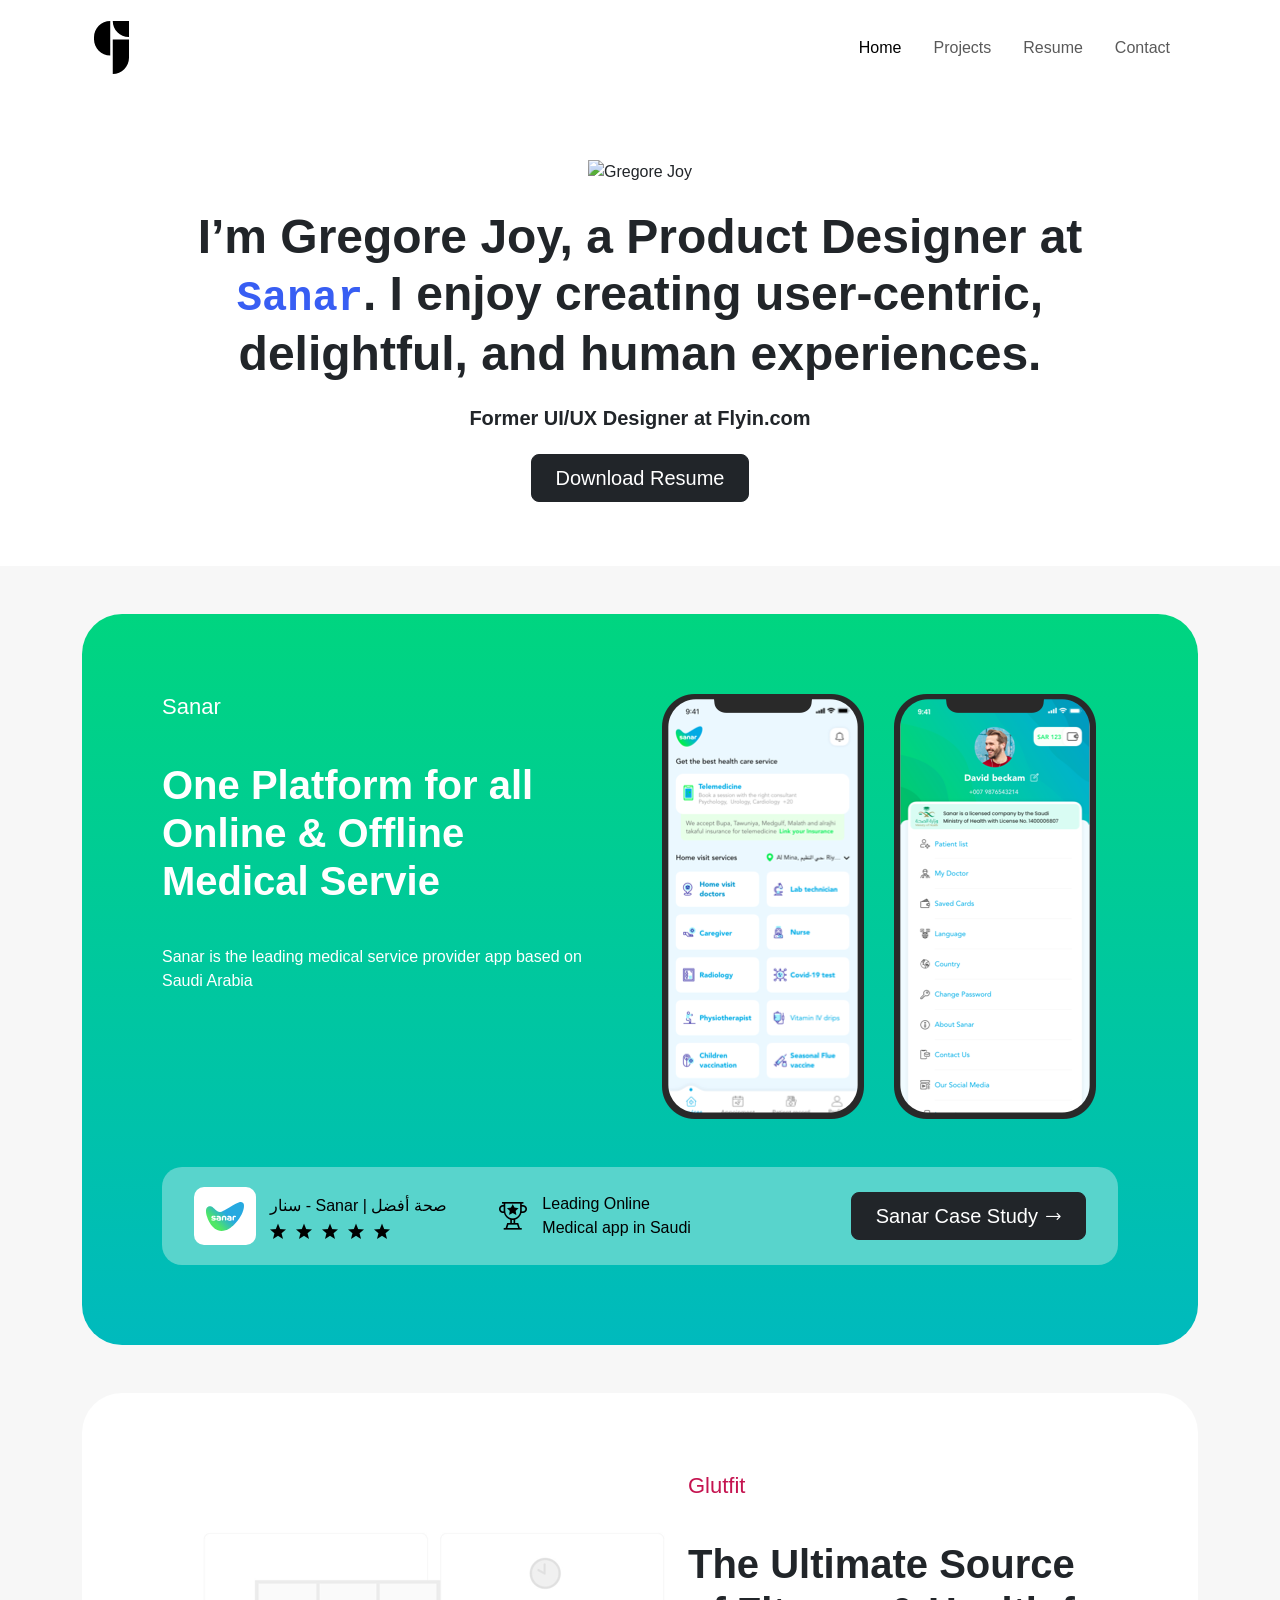
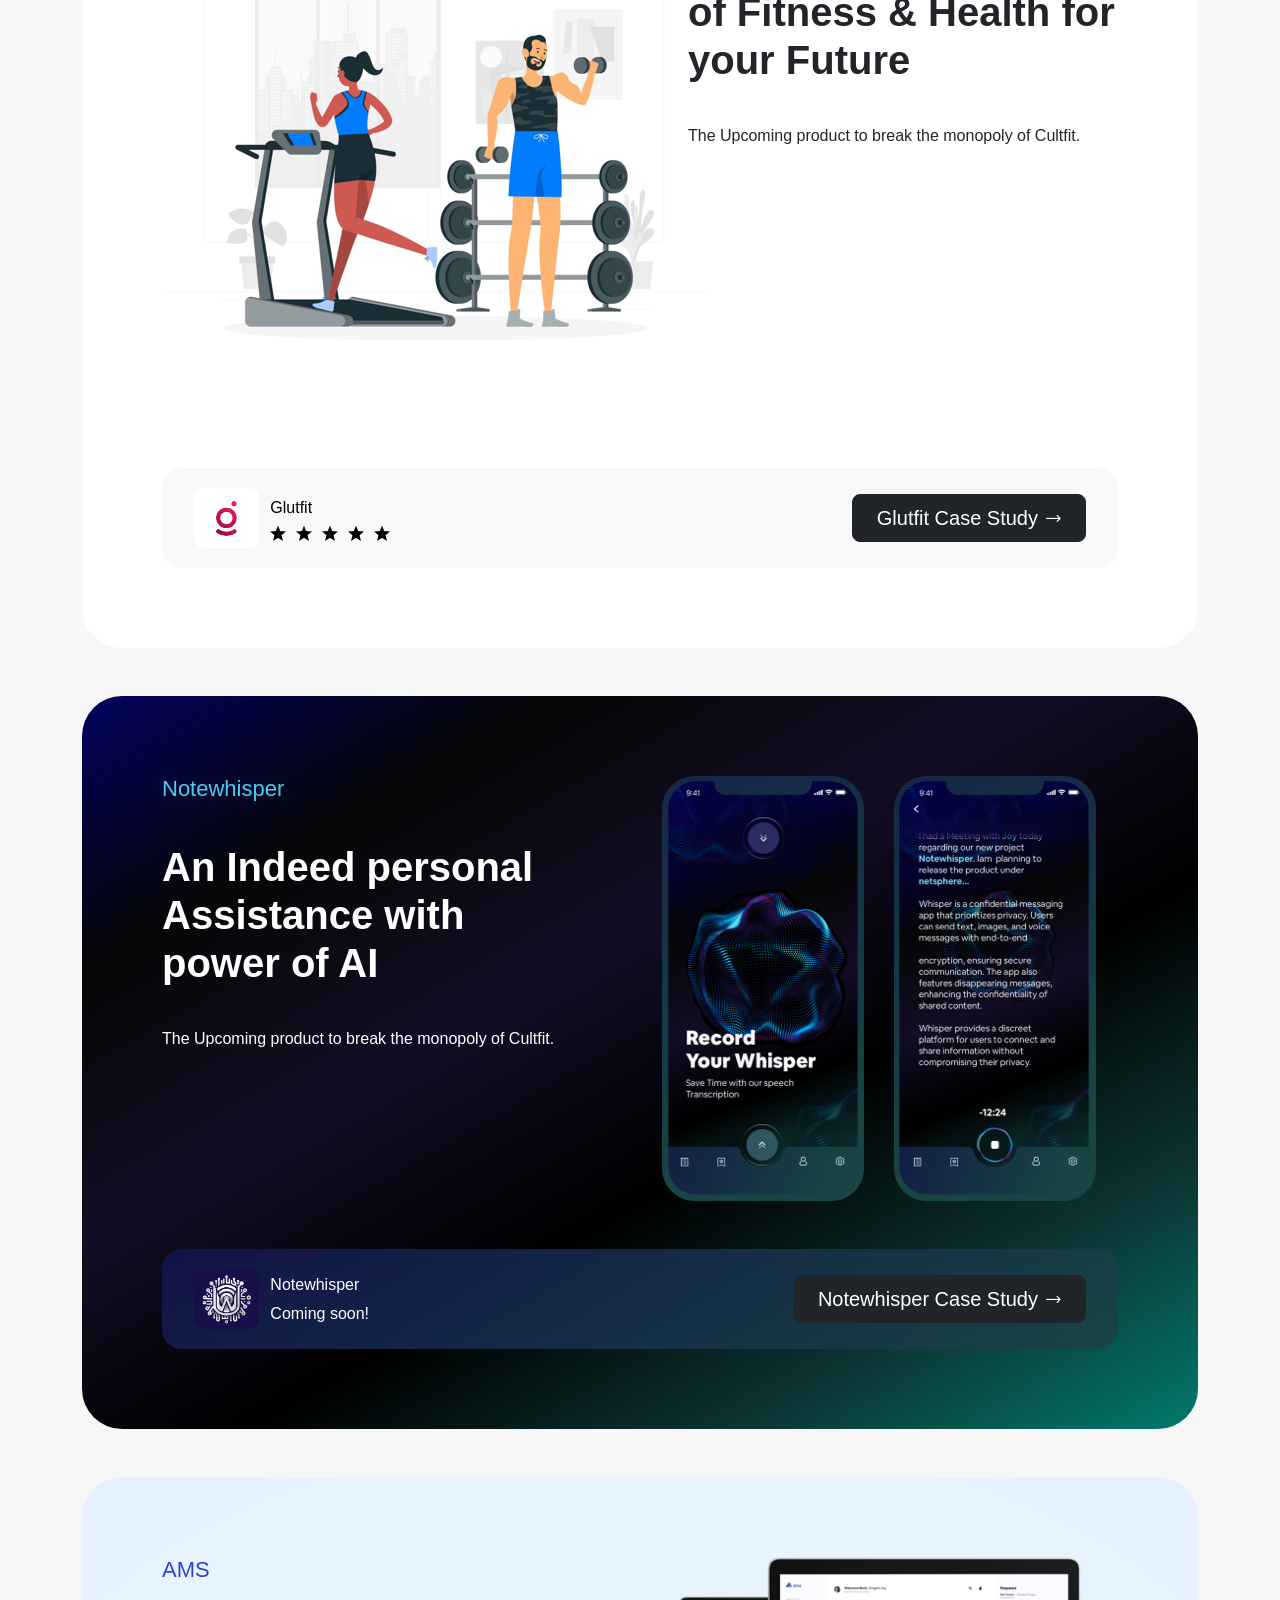
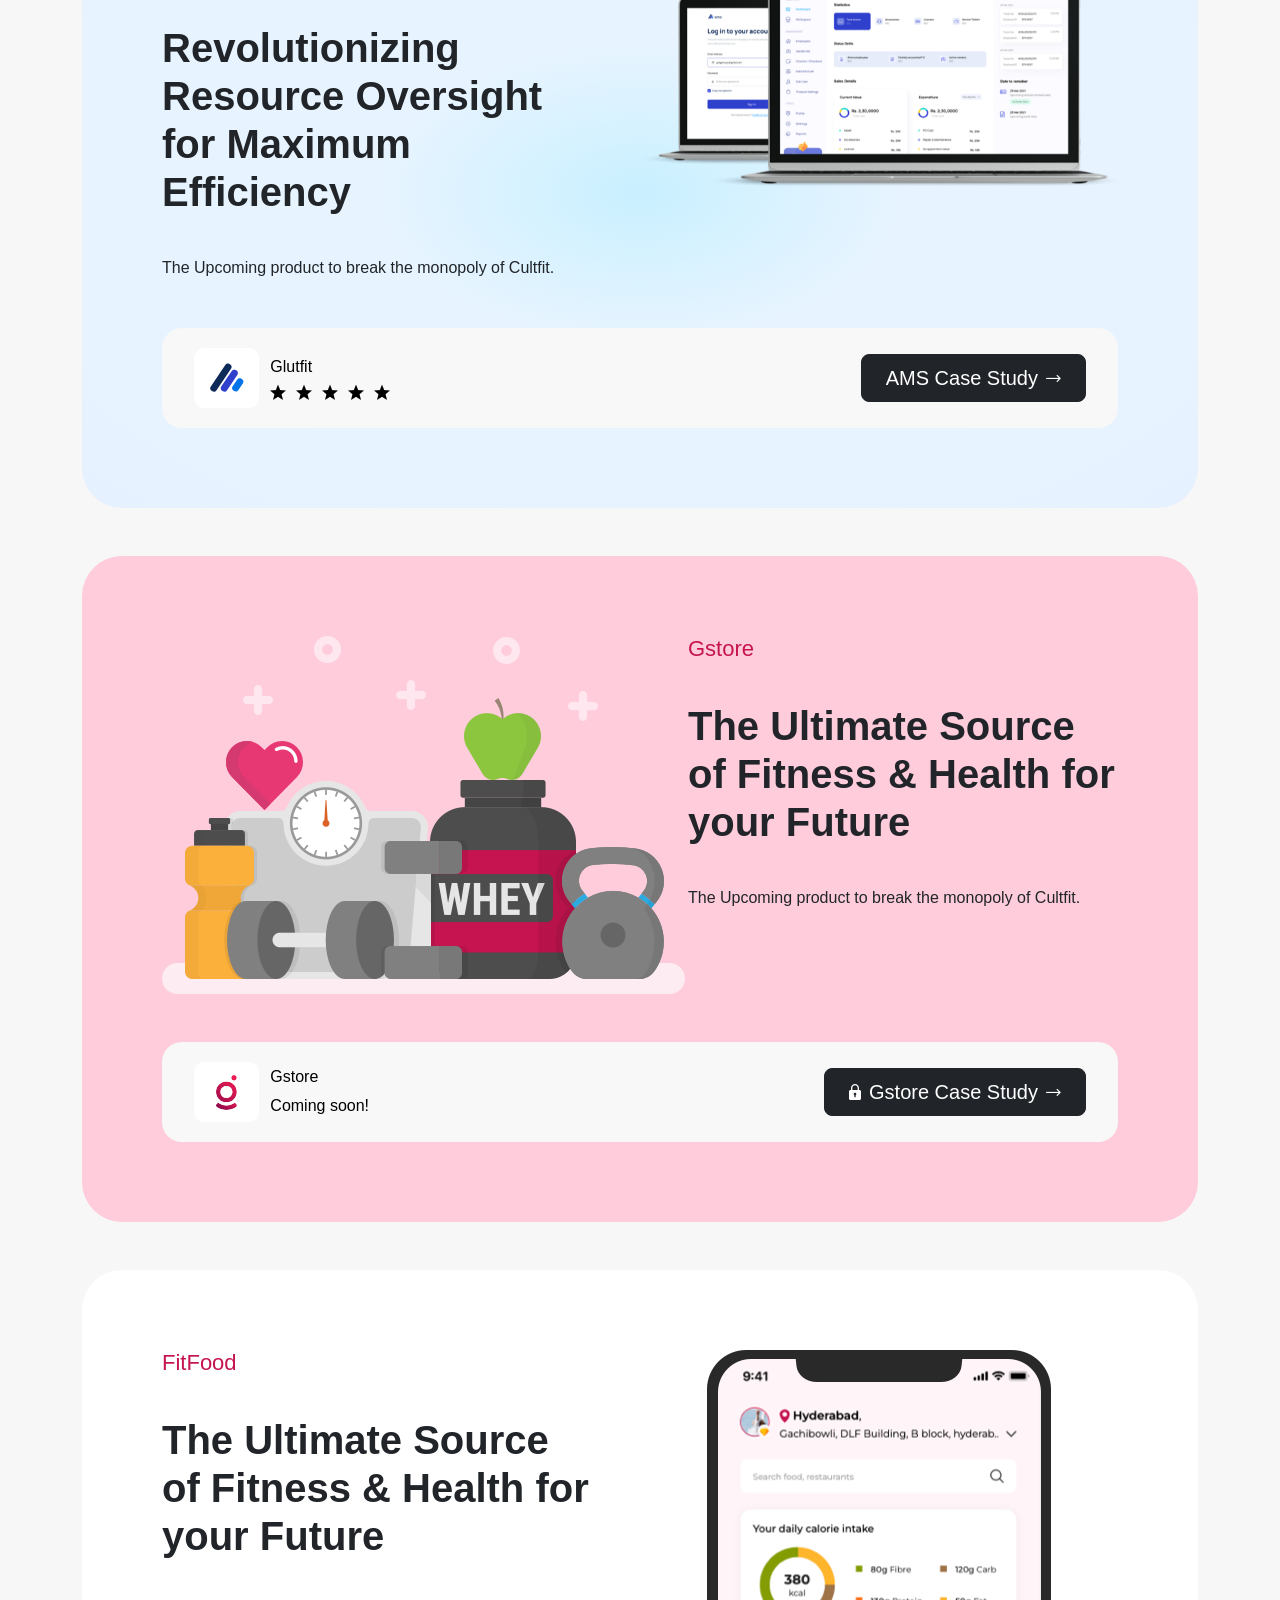
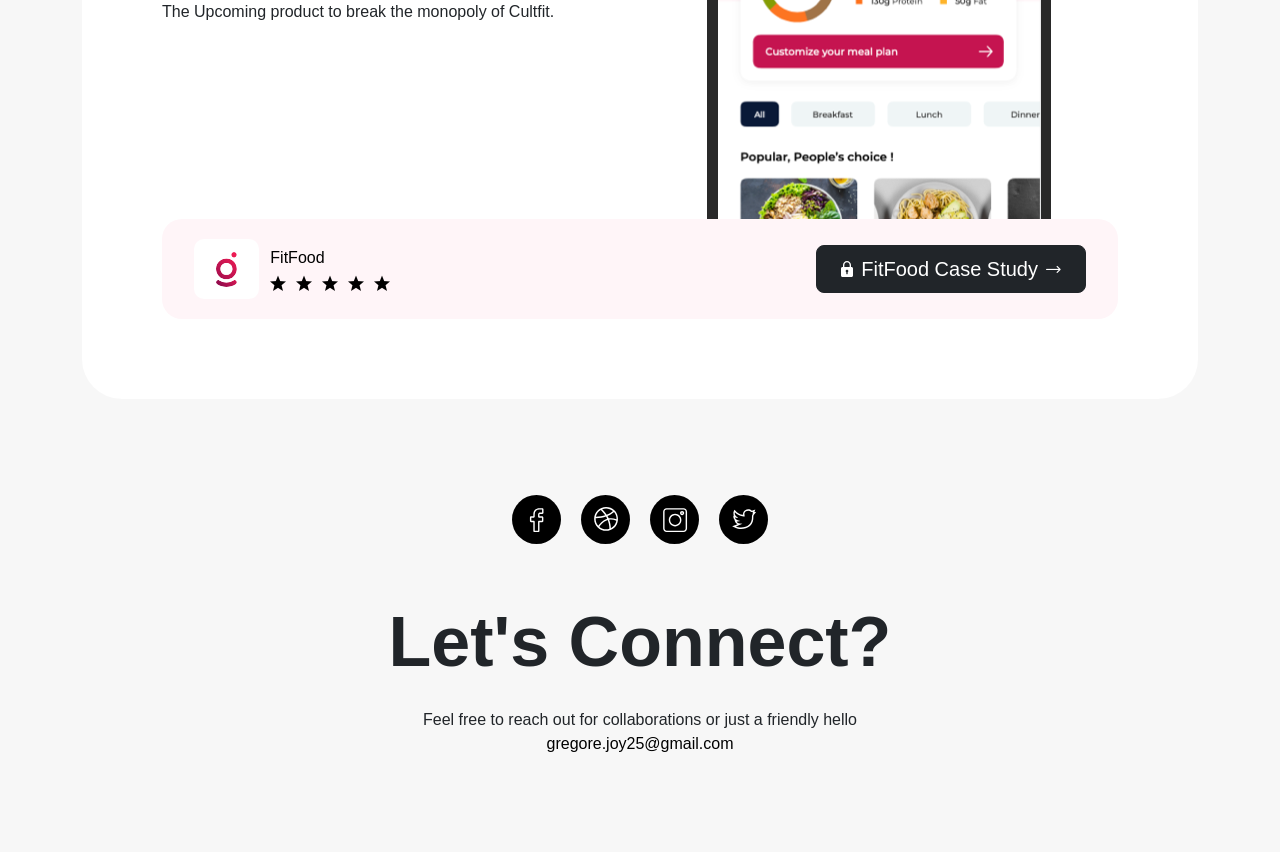
==== index.html @ 289d96ae "Initial commit Initial commit" ====
<!DOCTYPE html>
<html lang="en">
<head>
	<meta charset="UTF-8">
    <meta content='width=device-width, initial-scale=1, maximum-scale=1, minimum-scale=1, user-scalable=0, user-scalable=no, shrink-to-fit=no' name='viewport' />
    <title>Gregore Joy</title>
    <link href="https://cdn.jsdelivr.net/npm/bootstrap@5.3.3/dist/css/bootstrap.min.css" rel="stylesheet" integrity="sha384-QWTKZyjpPEjISv5WaRU9OFeRpok6YctnYmDr5pNlyT2bRjXh0JMhjY6hW+ALEwIH" crossorigin="anonymous">
    
	<link rel="stylesheet" href="css/icomoon/style.css">
	<link rel="stylesheet" href="css/style.css">
</head>
<body>
    <header class="header sticky-top">
        <div class="container">
            <nav class="navbar navbar-expand-lg bg-body-tertiary">
                <div class="container-fluid">
                    <a class="navbar-brand" href="index.html"><img src="img/logo.svg" alt="logo" /></a>
                    <button class="navbar-toggler" type="button" data-bs-toggle="collapse" data-bs-target="#navbarSupportedContent" aria-controls="navbarSupportedContent" aria-expanded="false" aria-label="Toggle navigation">
                    <span class="navbar-toggler-icon"></span>
                    </button>
                    <div class="collapse navbar-collapse" id="navbarSupportedContent">
                    <ul class="navbar-nav ms-auto mb-2 mb-lg-0">
                        <li class="nav-item">
                        <a class="nav-link active" aria-current="page" href="index.html">Home</a>
                        </li>
                        <li class="nav-item">
                        <a class="nav-link" href="projects.html">Projects</a>
                        </li>
                        <li class="nav-item">
                        <a class="nav-link" href="resume.html">Resume</a>
                        </li>
                        <li class="nav-item">
                        <a class="nav-link" href="contactus.html">Contact</a>
                        </li>
                    </ul>
                    </div>
                </div>
            </nav>
        </div>
    </header>
    <main>
        <div class="hero-banner">
            <div class="container">
                <img src="img/gregore-joy.svg" alt="Gregore Joy" />
                <h1 class="mt-4">I’m Gregore Joy, a Product Designer at <code>Sanar</code>.
                    I enjoy creating user-centric, delightful, and human experiences. </h1>
                <h5 class="mb-4 mt-4">
                    Former UI/UX Designer at Flyin.com
                </h5>
                <a href="/" class="btn btn-dark btn-lg px-4" type="button">
                    Download Resume
                </a>
            </div>
        </div>
        <div class="container">
            <div class="jumborton sanar-bg">
                <div class="jumborton-cnt">
                    <h6>Sanar</h6>
                    <h3 class="title">One Platform for all 
                        Online & Offline
                        Medical Servie</h3>
                    <p>Sanar is the leading medical service provider app based on Saudi Arabia</p>
                </div>
                <div class="jumborton-img">
                    <img src="img/sanar-app.png" alt="sanar app" />
                </div>
                <div class="details">
                    <div class="row">
                        <div class="col-md-1 col-3">
                        <img src="img/sanar-logo.svg" alt="sanar logo" />
                        </div>
                        <div class="col-md-3 col-9">
                                <p class="card-title">سنار - Sanar | صحة أفضل</p>
                                <div class="star-rating">
                                    <i class="icon-rating"></i>
                                    <i class="icon-rating"></i>
                                    <i class="icon-rating"></i>
                                    <i class="icon-rating"></i>
                                    <i class="icon-rating"></i>
                                </div>
                        </div>
                        <div class="col-md-3">
                            <div class="lead-app">
                                <i class="icon-trophy"></i>
                                <p>Leading Online Medical app in Saudi</p>
                            </div>
                        </div>
                        <div class="col-md-5 text-end">
                            <a href="sanar.html" class="d-inline-flex align-items-center gap-2 btn btn-dark btn-lg px-4" type="button">
                                Sanar Case Study <i class="icon-right-arrow"></i>
                            </a>
                        </div>
                    </div>
                </div>
            </div>
            <div class="jumborton">
                <div class="jumborton-img">
                    <img src="img/glutfit-gym.png" alt="sanar app" />
                </div>
                <div class="jumborton-cnt">
                    <h6 class="glutfit-text">Glutfit</h6>
                    <h3 class="title">The Ultimate Source
                        of Fitness & Health
                        for your Future </h3>
                    <p>The Upcoming product to break the monopoly of Cultfit.</p>
                </div>
                <div class="details">
                    <div class="row">
                        <div class="col-md-1 col-3">
                        <img src="img/glutfit-logo.svg" alt="sanar logo" />
                        </div>
                        <div class="col-md-6 col-9">
                            <p class="card-title">Glutfit</p>
                            <div class="star-rating">
                                <i class="icon-rating"></i>
                                <i class="icon-rating"></i>
                                <i class="icon-rating"></i>
                                <i class="icon-rating"></i>
                                <i class="icon-rating"></i>
                            </div>
                        </div>
                        <div class="col-md-5 text-end">
                            <a href="glutfit.html" class="d-inline-flex align-items-center gap-2 btn btn-dark btn-lg px-4" type="button">
                                Glutfit Case Study <i class="icon-right-arrow"></i>
                            </a>
                        </div>
                    </div>
                </div>
            </div>
            <div class="jumborton notewhisper-bg">
                <div class="jumborton-cnt">
                    <h6 class="notewhisper-text">Notewhisper</h6>
                    <h3 class="title">An Indeed personal Assistance with power of AI</h3>
                    <p>The Upcoming product to break the monopoly of  Cultfit.</p>
                </div>
                <div class="jumborton-img">
                    <img src="img/notewhisper-app.png" alt="sanar app" />
                </div>
                <div class="details">
                    <div class="row">
                        <div class="col-md-1 col-3">
                        <img src="img/notewhisper-logo.svg" alt="sanar logo" />
                        </div>
                        <div class="col-md-3 col-9">
                            <p class="card-title">Notewhisper</p>
                            <div class="star-rating">
                                Coming soon!
                            </div>
                        </div>
                        <div class="col-md-8 text-end">
                            <a href="notewhisper.html" class="d-inline-flex align-items-center gap-2 btn btn-dark btn-lg px-4" type="button">
                                Notewhisper Case Study <i class="icon-right-arrow"></i>
                            </a>
                        </div>
                    </div>
                </div>
            </div>
            <div class="jumborton ams-bg">
                <div class="jumborton-cnt">
                    <h6 class="ams-text">AMS</h6>
                    <h3 class="title">Revolutionizing Resource
                        Oversight for Maximum
                        Efficiency</h3>
                    <p>The Upcoming product to break the monopoly of Cultfit.</p>
                </div>
                <div class="jumborton-img">
                    <img src="img/ams-app.png" alt="ams app" />
                </div>
                <div class="details">
                    <div class="row">
                        <div class="col-md-1 col-3">
                        <img src="img/ams-logo.svg" alt="ams logo" />
                        </div>
                        <div class="col-md-6 col-9">
                            <p class="card-title">Glutfit</p>
                            <div class="star-rating">
                                <i class="icon-rating"></i>
                                <i class="icon-rating"></i>
                                <i class="icon-rating"></i>
                                <i class="icon-rating"></i>
                                <i class="icon-rating"></i>
                            </div>
                        </div>
                        <div class="col-md-5 text-end">
                            <a href="ams.html" class="d-inline-flex align-items-center gap-2 btn btn-dark btn-lg px-4" type="button">
                                AMS Case Study <i class="icon-right-arrow"></i>
                            </a>
                        </div>
                    </div>
                </div>
            </div>
            <div class="jumborton gstore-bg">
                <div class="jumborton-img">
                    <img src="img/gstore.png" alt="gstore app" />
                </div>
                <div class="jumborton-cnt">
                    <h6 class="glutfit-text">Gstore</h6>
                    <h3 class="title">The Ultimate Source
                        of Fitness & Health
                        for your Future </h3>
                    <p>The Upcoming product to break the monopoly of 
                        Cultfit.</p>
                </div>
                <div class="details">
                    <div class="row">
                        <div class="col-md-1 col-3">
                        <img src="img/gstore-logo.svg" alt="gstore logo" />
                        </div>
                        <div class="col-md-3 col-9">
                            <p class="card-title">Gstore</p>
                            <div class="star-rating">
                                Coming soon!
                            </div>
                        </div>
                        <div class="col-md-8 text-end">
                            <a href="gstore.html" class="d-inline-flex align-items-center gap-2 btn btn-dark btn-lg px-4" type="button">
                                <img src="img/lock.svg" alt="lock" />
                                Gstore Case Study <i class="icon-right-arrow"></i>
                            </a>
                        </div>
                    </div>
                </div>
            </div>
            <div class="jumborton fitfood-bg">
                <div class="jumborton-cnt">
                    <h6 class="glutfit-text">FitFood</h6>
                    <h3 class="title">The Ultimate Source
                        of Fitness & Health
                        for your Future </h3>
                    <p>The Upcoming product to break the monopoly of 
                        Cultfit.</p>
                </div>
                <div class="jumborton-img">
                    <img src="img/fit-food.png" alt="ams app" />
                </div>
                <div class="details">
                    <div class="row">
                        <div class="col-md-1 col-3">
                        <img src="img/glutfit-logo.svg" alt="ams logo" />
                        </div>
                        <div class="col-md-6 col-9">
                            <p class="card-title">FitFood</p>
                            <div class="star-rating">
                                <i class="icon-rating"></i>
                                <i class="icon-rating"></i>
                                <i class="icon-rating"></i>
                                <i class="icon-rating"></i>
                                <i class="icon-rating"></i>
                            </div>
                        </div>
                        <div class="col-md-5 text-end">
                            <a href="fitfood.html" class="d-inline-flex align-items-center gap-2 btn btn-dark btn-lg px-4" type="button">
                                <img src="img/lock.svg" alt="lock" />
                                FitFood Case Study <i class="icon-right-arrow"></i>
                            </a>
                        </div>
                    </div>
                </div>
            </div>
        </div>
    </main>
    <footer class="footer">
        <div class="container">
            <div class="social">
                <a href="/">
                    <img src="img/fb.svg" alt="fb" />
                </a>
                <a href="/">
                    <img src="img/dribbble.svg" alt="dribbble" />
                </a>
                <a href="/">
                    <img src="img/instagram.svg" alt="instagram" />
                </a>
                <a href="/">
                    <img src="img/twitter.svg" alt="twitter" />
                </a>
            </div>
            <h2>Let's Connect?</h2>
            <p>Feel free to reach out for collaborations or just a friendly hello <a href="mailto:gregore.joy25@gmail.com" target="_blank">
gregore.joy25@gmail.com</p>
        </div>
    </footer>
    <script src="https://cdn.jsdelivr.net/npm/bootstrap@5.3.3/dist/js/bootstrap.bundle.min.js" integrity="sha384-YvpcrYf0tY3lHB60NNkmXc5s9fDVZLESaAA55NDzOxhy9GkcIdslK1eN7N6jIeHz" crossorigin="anonymous"></script>
</body>
</html>
---- css/icomoon/style.css ----
@font-face {
  font-family: 'icomoon';
  src:  url('fonts/icomoon.eot?vmjkdg');
  src:  url('fonts/icomoon.eot?vmjkdg#iefix') format('embedded-opentype'),
    url('fonts/icomoon.ttf?vmjkdg') format('truetype'),
    url('fonts/icomoon.woff?vmjkdg') format('woff'),
    url('fonts/icomoon.svg?vmjkdg#icomoon') format('svg');
  font-weight: normal;
  font-style: normal;
  font-display: block;
}

[class^="icon-"], [class*=" icon-"] {
  /* use !important to prevent issues with browser extensions that change fonts */
  font-family: 'icomoon' !important;
  speak: never;
  font-style: normal;
  font-weight: normal;
  font-variant: normal;
  text-transform: none;
  line-height: 1;

  /* Better Font Rendering =========== */
  -webkit-font-smoothing: antialiased;
  -moz-osx-font-smoothing: grayscale;
}

.icon-globe:before {
  content: "\e900";
}
.icon-wirte:before {
  content: "\e901";
}
.icon-line-chart:before {
  content: "\e902";
}
.icon-quotation:before {
  content: "\e903";
}
.icon-chats:before {
  content: "\e904";
}
.icon-target:before {
  content: "\e905";
}
.icon-vector:before {
  content: "\e906";
}
.icon-analytics:before {
  content: "\e907";
}
.icon-graduation:before {
  content: "\e908";
}
.icon-reading-book:before {
  content: "\e909";
}
.icon-graph:before {
  content: "\e90a";
}
.icon-design:before {
  content: "\e90b";
}
.icon-algorithm:before {
  content: "\e90c";
}
.icon-wireframe:before {
  content: "\e90d";
}
.icon-star:before {
  content: "\e90e";
}
.icon-group:before {
  content: "\e90f";
}
.icon-card:before {
  content: "\e910";
}
.icon-building:before {
  content: "\e911";
}
.icon-book:before {
  content: "\e912";
}
.icon-rating:before {
  content: "\e913";
}
.icon-booking:before {
  content: "\e914";
}
.icon-lock:before {
  content: "\e915";
}
.icon-logo:before {
  content: "\e916";
}
.icon-money-bag:before {
  content: "\e917";
}
.icon-right-arrow:before {
  content: "\e918";
}
.icon-trophy:before {
  content: "\e919";
}
---- css/style.css ----
@font-face { font-family: 'Cereal'; src: url('./fonts/airbnbcereal_w_lt-webfont.woff2') format('woff2'), url('./fonts/airbnbcereal_w_lt-webfont.woff') format('woff'); font-weight: 300; font-style: normal; }@font-face { font-family: 'Cereal'; src: url('./fonts/airbnbcereal_w_bk-webfont.woff2') format('woff2'), url('./fonts/airbnbcereal_w_bk-webfont.woff') format('woff'); font-weight: 400; font-style: normal; }@font-face { font-family: 'Cereal'; src: url('./fonts/airbnbcereal_w_md-webfont.woff2') format('woff2'), url('./fonts/airbnbcereal_w_md-webfont.woff') format('woff'); font-weight: 500; font-style: normal; }@font-face { font-family: 'Cereal'; src: url('./fonts/airbnbcereal_w_bd-webfont.woff2') format('woff2'), url('./fonts/airbnbcereal_w_bd-webfont.woff') format('woff'); font-weight: 600; font-style: normal; }@font-face { font-family: 'Cereal'; src: url('./fonts/airbnbcereal_w_xbd-webfont.woff2') format('woff2'), url('./fonts/airbnbcereal_w_xbd-webfont.woff') format('woff'); font-weight: 700; font-style: normal; } @font-face { font-family: 'Cereal'; src: url('./fonts/airbnbcereal_w_blk-webfont.woff2') format('woff2'), url('./fonts/airbnbcereal_w_blk-webfont.woff') format('woff'); font-weight: 800; font-style: normal; } 
:root {--primary:#6D401B;--primary-light:#e0eefc;--primary-dark:#3B2411;--success:#3CD546;--success-light:#E9FFF8;--success-dark:#33af5e;--info:#2098B8;--info-light:#F2FFFE;--info-dark:#006dbb;--warning:#11110e;--warning-light:#FFF8EC;--warning-dark:#d7a40a;--danger:#E34141;--danger-light:#FEBBBB;--danger-dark:#d7a40a;--secondary:#7494DD;--secondary-dark:#6487B2;--transparent:transparent;--static:static;--relative:relative;--absolute:absolute;--fixed:fixed;--border-solid:1px solid;--border-dashed:1px dashed;--center:center;--left:left;--right:right;--stretch:stretch;--middle :middle;--uppercase:uppercase;--underline:underline;--pointer:pointer;--none:none;--d-i-flex:inline-flex;--flex-end:flex-end;--flex-start:flex-start;--wrap:wrap;--space-between:space-between;;--d-flex:flex;--d-block:block;--d-i-block:inline-block;--pixel:2px;--percent:2%;--o-hidden:hidden; background-color: var(--light); font-synthesis: none; text-rendering: optimizeLegibility; -webkit-font-smoothing: antialiased; -moz-osx-font-smoothing: grayscale; -webkit-text-size-adjust: 100%; -ms-text-size-adjust:100%;-webkit-text-size-adjust:100%;-webkit-font-smoothing:antialiased;-moz-osx-font-smoothing:grayscale}h1,h2,h3,h4,h5,h6 {font-weight: 700;}h2{font-size: 70px;}
h3 {font-size: 40px;}h6 {font-size: 22px;font-weight: 500;}p{margin: 0;}
body{font:400 16px/1.5 Cereal,-apple-system,BlinkMacSystemFont,Arial,sans-serif!important;background-color: #F7F7F7;}.body-bg{background-color: var(--bs-body-bg);}.body-bg main,.body-bg-glutfit main,.body-bg-ams main {padding: 3rem 0;}
button,input {font:400 18px/1.7 Cereal,-apple-system,BlinkMacSystemFont,Arial,sans-serif!important;outline: none}.body-bg-glutfit {background: linear-gradient(#FFDEE7 0%, #FFF7F9 10%, #FFF 100%);}.body-bg-glutfit .header,.body-bg-glutfit .bg-body-tertiary,.body-bg-ams .header, .body-bg-ams .bg-body-tertiary{background: transparent!important;}.body-bg-ams {background: linear-gradient(#C9F0FF 0%, #E7F4FF 5%, #E7F4FF 5%, #FFF 100%);}
.header {background-color: var(--bs-body-bg);}.glutfit-text {color: #C51450;}
.bg-body-tertiary{background-color: var(--bs-body-bg)!important;}.navbar {padding: 1rem 0;}.navbar-expand-lg .navbar-nav .nav-link {padding: 0.5rem 1rem;}.hero-banner {background-color: var(--bs-body-bg);text-align: center;padding:4rem 9rem}.hero-banner h1{font-size: calc(var(--pixel)* 24);}code{color: #385EF3;}.jumborton {background-color: var(--bs-body-bg); padding: 5rem;border-radius: 40px;min-height: 592px;display: var(--d-flex);gap: 3rem;flex-wrap: wrap;margin-top: 3rem;}.sanar-bg{background: linear-gradient(#00D580, #00BABD);color: var(--bs-body-bg);}.jumborton-cnt{width: calc(50% - 3rem);}.jumborton-img {width: 50%;text-align: center;}.jumborton .title {margin: 40px 0;}.jumborton .details {background-color: #F8F8F8; border-radius: 20px;padding: 1.25rem 2rem;flex: 0 1 100%;color: var(--bs-black);height: 100%;}.jumborton .details .row {align-items: center;}.sanar-bg .details {background-color: #58D4CC;}.star-rating {display: flex;align-items: center;gap: 10px;margin-top: 5px;}.notewhisper-bg{background: linear-gradient(150deg, #02025F, #060707, #130D25, #000000, #0D3232, #017A6B);color: var(--bs-body-bg);}.notewhisper-bg .details {background: linear-gradient(150deg, #111247, #184545);color: var(--bs-body-bg);}.notewhisper-text {color: #49D0F1;}.notewhisper-bg .jumborton-cnt {background: url(img/notewhisper.png) no-repeat right;}.ams-bg{background: radial-gradient(#C9F0FF, #E7F4FF, #E7F4FF, #E6F1FF);}.ams-text{color:#2F40CD}.ams-bg .jumborton-img img {width: 100%;}.gstore-bg {background-color: #FFCCDB;}.fitfood-bg{position: relative;}.fitfood-bg::before {background: url('img/fitfood-bg.png') no-repeat right;content: '';position: absolute;right: 0;top: 0;width: 648px;height: 441px;}.fitfood-bg .jumborton-img{position: relative;} .fitfood-bg .details {background-color: #FFF5F8;margin-top: -48px;}.footer {padding: 6rem 0;text-align: center;background-color: #F7F7F7;}.social {display: flex;align-items: center;gap: 20px;justify-content: center;}.footer h2 {margin-top: 3.5rem;margin-bottom: 1.5rem;}.footer a {color: var(--bs-black);display: block;text-decoration: none;}
.projects {display: flex;flex-wrap: wrap;gap: 1.25rem;margin-top: 3rem;}.projects .card {width: 30%;text-align: center;padding: 3rem;border: none;border-radius: 15px;}.projects .fitfood-bg::before {right: auto; left: 0; bottom: -20px; top: auto; width: 400px; transform: rotate(-180deg);}.fitfood-bg .card-body~img {position: relative;z-index: 9;}.nav-fixed {display: flex;flex-direction: column; justify-content: center; position: sticky;top: 0;}.nav-fixed a {text-decoration: none;color: #918F8F;font-weight: 400;line-height: 2.2;display: inline-flex;align-items: center;gap: 15px;}.nav-fixed a.active {color: #000000;}.gray-text{color: #918F8F;}.zigzag{position: relative;}.zigzag:before {background: url('img/zigzag.png') no-repeat;width: 250px;height: 335px;content: '';position: absolute;top: 0;left: 0;z-index: -1;}.note-banner-bg {background: url('../img/notewhisper-bg.jpg') no-repeat;width: 100%;height: 900px;background-size: cover;margin-top: -98px;margin-bottom: 3rem;}.note-bg .header,.note-bg .bg-body-tertiary {background: transparent!important;}.note-bg .nav-link {color: #FFF;}.navbar-brand i {font-size: 50px;color: #FFF;}
.my-team {display: flex;align-items: center;gap: 1.25rem;margin-top: 2rem;}.user-inter {margin: 2rem 0;}.user-inter p {margin: 0;}.impact {border-radius: 1.25rem;padding: 1.25rem;background-color: #F8F8F8;margin-top: 2rem;}
.impact-flex {display: flex;align-items: center;justify-content: space-between;flex-wrap: wrap;}.impact-flex-item {display: flex;gap: 1rem;align-items: center;}.impact-flex-item i{font-size: 36px;}.impact-flex-item i.icon-rating{font-size: inherit;} hr {border-top: solid #979797;margin: 2rem 0;}
.lead-app {display: inline-flex;align-items: center;gap: 15px;}.icon-trophy {font-size: 28px;}.contactus {margin: 3rem 0;}.contactus .card {margin: 0 auto;width: 50%;}
@media only screen and (max-width: 768px), only screen and (max-device-width: 768px){
    .contactus .card {margin: 0 auto;width: 100%;}.projects .card,.jumborton-cnt,.app-img {width: 100%;}.hero-banner {padding: 1rem;}.jumborton {margin-top: 1rem;gap: 1rem;padding: 1rem;flex-direction: column;}.jumborton-img {text-align: center;margin: auto;}.jumborton-img img {width: 100%;}.jumborton .details {padding: 1rem;}.lead-app {margin: 0.75rem 0;}.text-end .btn-dark {display: block;width: 100%;}.fitfood-bg .details {margin-top: -18px;}.body-bg main, .body-bg-glutfit main, .body-bg-ams main {padding: 1rem 0;}.my-team {flex-wrap: wrap;}.note-banner-bg {background-size: 100%;height: 250px;}
}
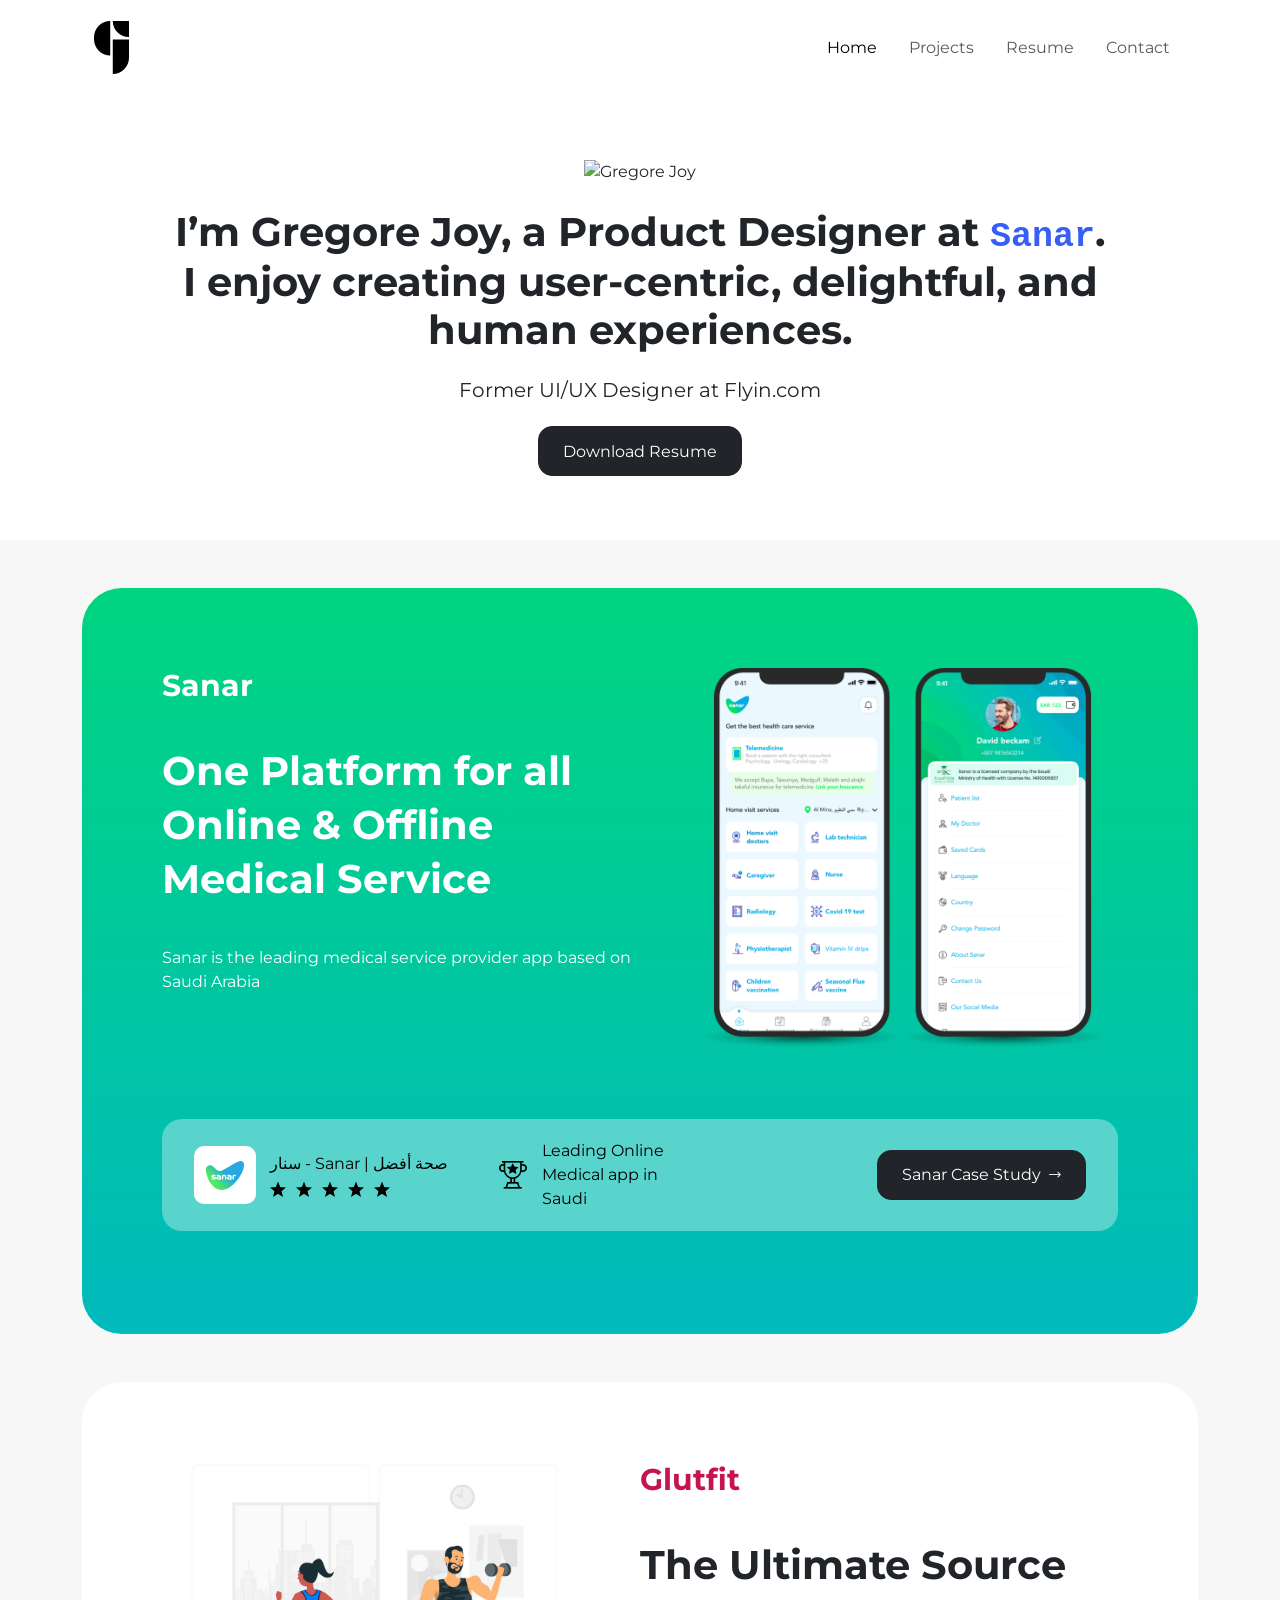
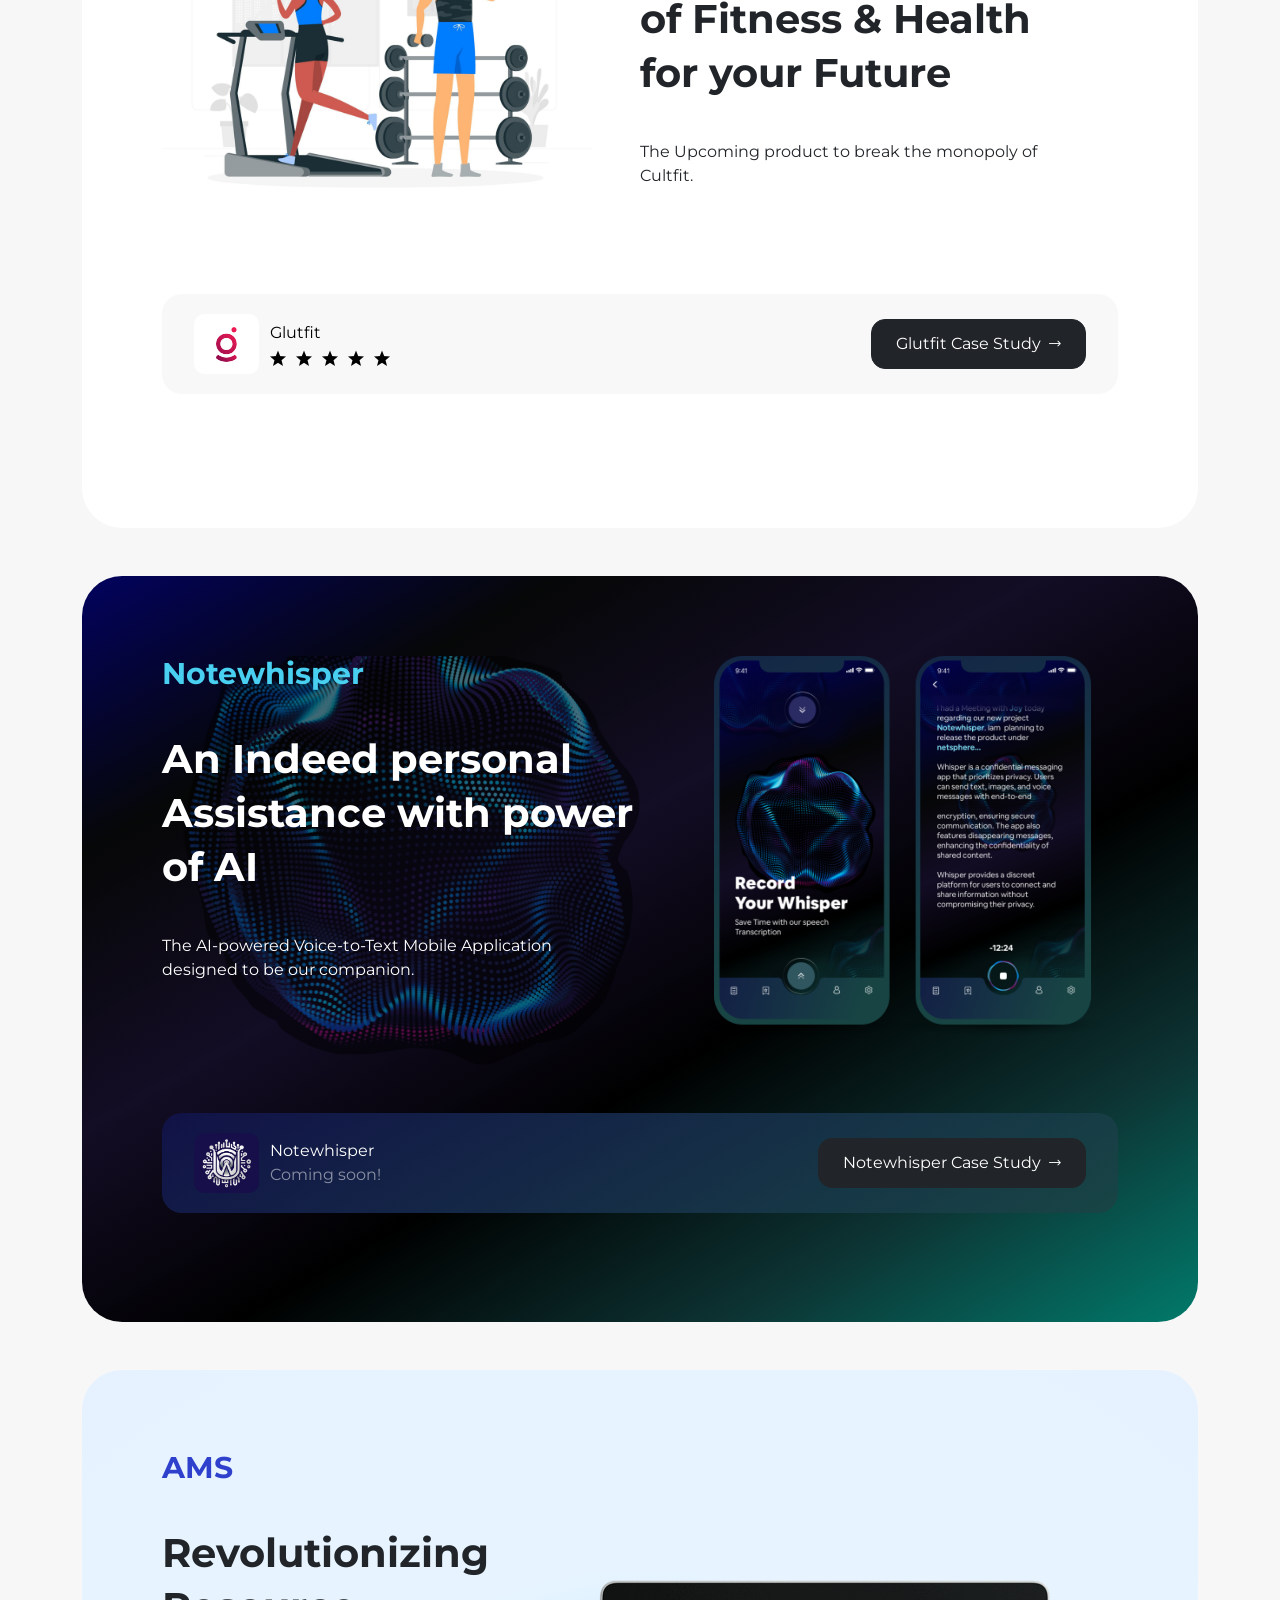
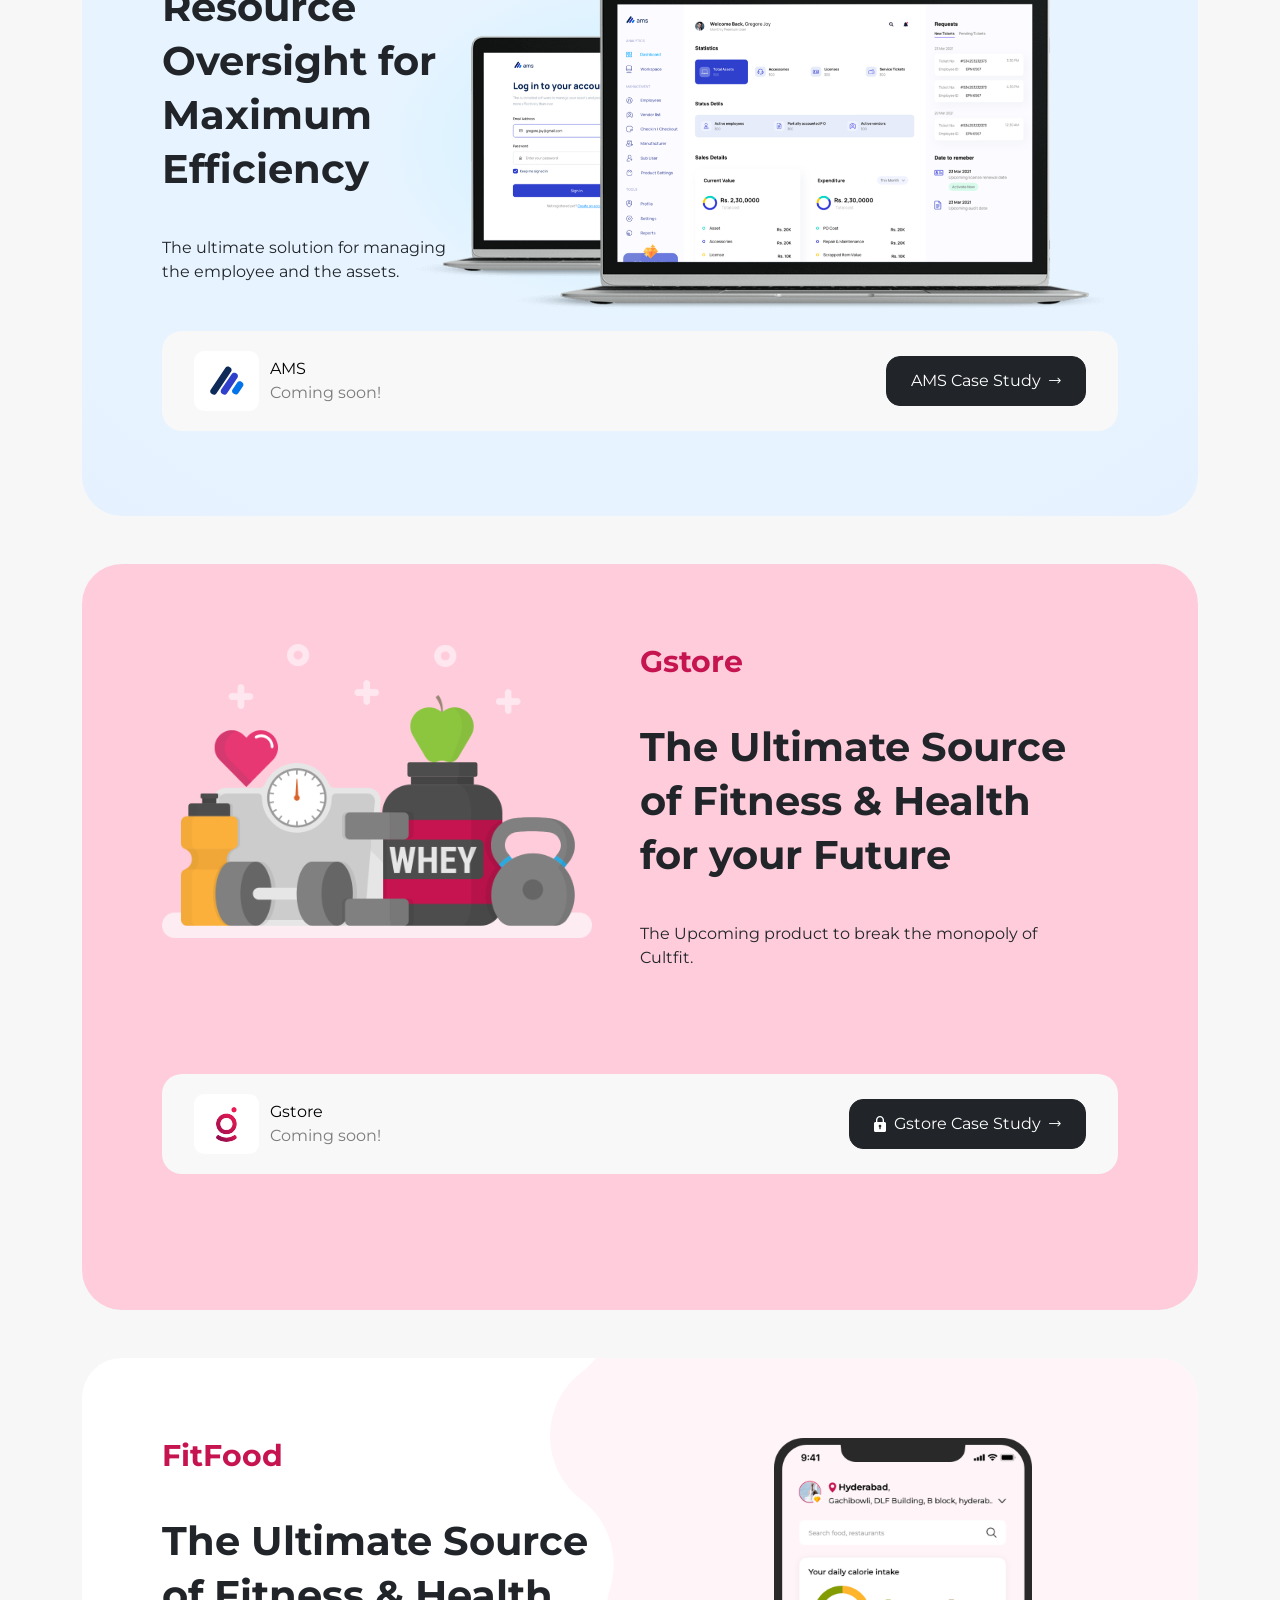
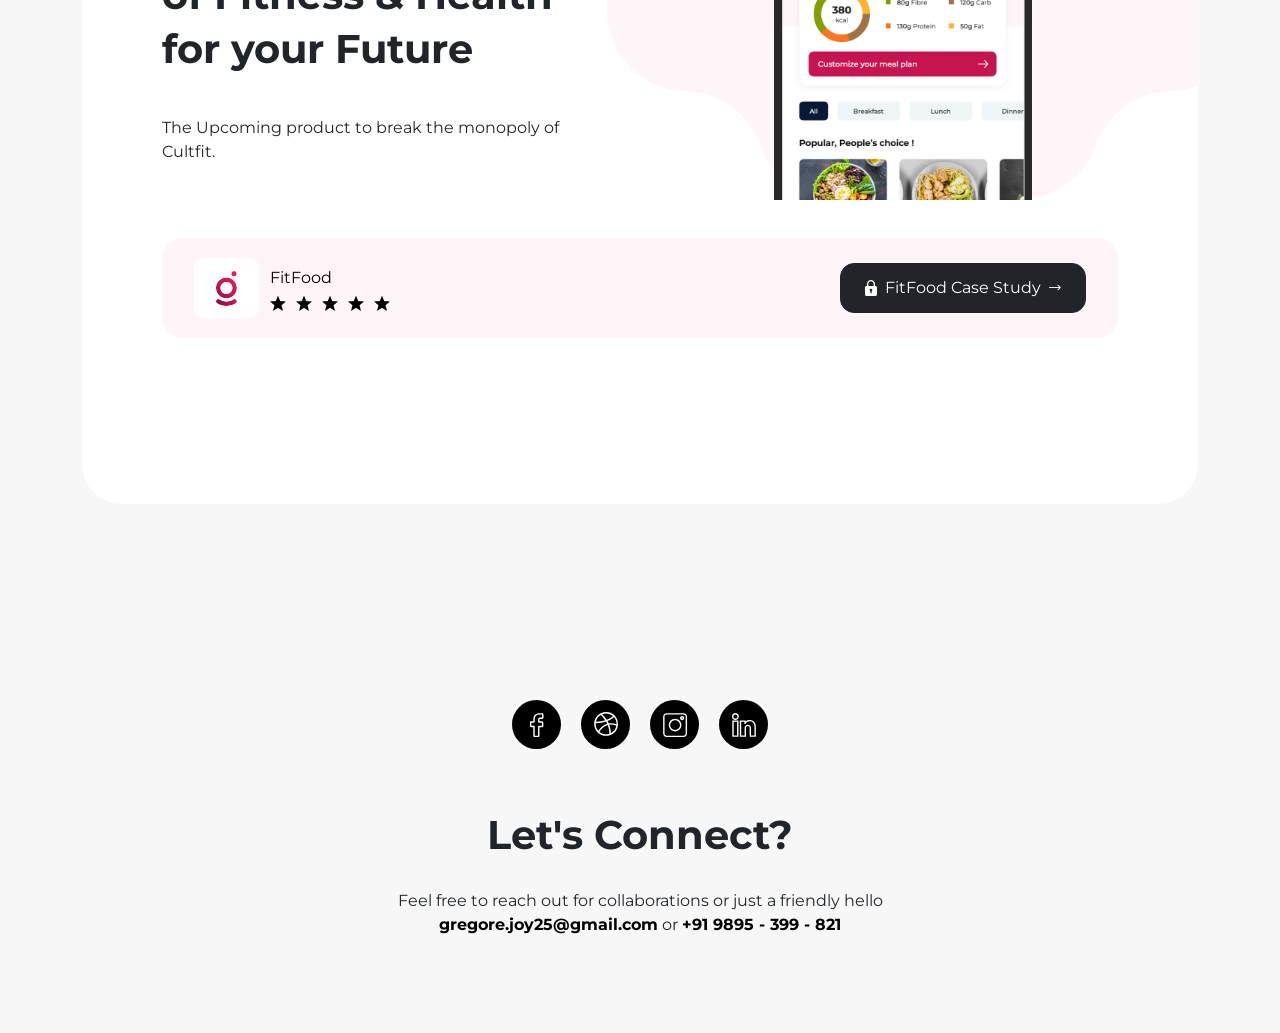
==== commit 0a16c84a: "update" ====
--- a/index.html
+++ b/index.html
@@ -43,11 +43,11 @@
             <div class="container">
                 <img src="img/gregore-joy.svg" alt="Gregore Joy" />
                 <h1 class="mt-4">I’m Gregore Joy, a Product Designer at <code>Sanar</code>.
-                    I enjoy creating user-centric, delightful, and human experiences. </h1>
+                    <span class="d-block"> I enjoy creating user-centric, delightful, and</span> human experiences. </h1>
                 <h5 class="mb-4 mt-4">
                     Former UI/UX Designer at Flyin.com
                 </h5>
-                <a href="/" class="btn btn-dark btn-lg px-4" type="button">
+                <a href="/" class="btn btn-dark  px-4" type="button">
                     Download Resume
                 </a>
             </div>
@@ -55,14 +55,14 @@
         <div class="container">
             <div class="jumborton sanar-bg">
                 <div class="jumborton-cnt">
-                    <h6>Sanar</h6>
+                    <h5>Sanar</h5>
                     <h3 class="title">One Platform for all 
-                        Online & Offline
-                        Medical Servie</h3>
-                    <p>Sanar is the leading medical service provider app based on Saudi Arabia</p>
-                </div>
-                <div class="jumborton-img">
-                    <img src="img/sanar-app.png" alt="sanar app" />
+                        <span class="d-block"> Online & Offline</span>
+                        Medical Service</h3>
+                    <p>Sanar is the leading medical service provider app based on <span class="d-block">Saudi Arabia</span></p>
+                </div>
+                <div class="jumborton-img">
+                    <img src="img/sanar-app.png" alt="sanar app" class="img-cover" />
                 </div>
                 <div class="details">
                     <div class="row">
@@ -86,7 +86,7 @@
                             </div>
                         </div>
                         <div class="col-md-5 text-end">
-                            <a href="sanar.html" class="d-inline-flex align-items-center gap-2 btn btn-dark btn-lg px-4" type="button">
+                            <a href="sanar.html" class="d-inline-flex align-items-center gap-2 btn btn-dark  px-4" type="button">
                                 Sanar Case Study <i class="icon-right-arrow"></i>
                             </a>
                         </div>
@@ -95,14 +95,14 @@
             </div>
             <div class="jumborton">
                 <div class="jumborton-img">
-                    <img src="img/glutfit-gym.png" alt="sanar app" />
-                </div>
-                <div class="jumborton-cnt">
-                    <h6 class="glutfit-text">Glutfit</h6>
+                    <img src="img/glutfit-gym.png" alt="sanar app" class="img-cover" />
+                </div>
+                <div class="jumborton-cnt">
+                    <h5 class="glutfit-text">Glutfit</h5>
                     <h3 class="title">The Ultimate Source
-                        of Fitness & Health
+                        <span class="d-block"> of Fitness & Health</span>
                         for your Future </h3>
-                    <p>The Upcoming product to break the monopoly of Cultfit.</p>
+                    <p>The Upcoming product to break the monopoly of <span class="d-block">Cultfit.</span></p>
                 </div>
                 <div class="details">
                     <div class="row">
@@ -120,7 +120,7 @@
                             </div>
                         </div>
                         <div class="col-md-5 text-end">
-                            <a href="glutfit.html" class="d-inline-flex align-items-center gap-2 btn btn-dark btn-lg px-4" type="button">
+                            <a href="glutfit.html" class="d-inline-flex align-items-center gap-2 btn btn-dark  px-4" type="button">
                                 Glutfit Case Study <i class="icon-right-arrow"></i>
                             </a>
                         </div>
@@ -129,12 +129,12 @@
             </div>
             <div class="jumborton notewhisper-bg">
                 <div class="jumborton-cnt">
-                    <h6 class="notewhisper-text">Notewhisper</h6>
+                    <h5 class="notewhisper-text">Notewhisper</h5>
                     <h3 class="title">An Indeed personal Assistance with power of AI</h3>
-                    <p>The Upcoming product to break the monopoly of  Cultfit.</p>
-                </div>
-                <div class="jumborton-img">
-                    <img src="img/notewhisper-app.png" alt="sanar app" />
+                    <p>The AI-powered Voice-to-Text Mobile Application<span class="d-block"> designed to be our companion.</span> </p>
+                </div>
+                <div class="jumborton-img">
+                    <img src="img/notewhisper-app.png" alt="sanar app" class="img-cover" />
                 </div>
                 <div class="details">
                     <div class="row">
@@ -143,12 +143,12 @@
                         </div>
                         <div class="col-md-3 col-9">
                             <p class="card-title">Notewhisper</p>
-                            <div class="star-rating">
+                            <div class="coming-soon">
                                 Coming soon!
                             </div>
                         </div>
                         <div class="col-md-8 text-end">
-                            <a href="notewhisper.html" class="d-inline-flex align-items-center gap-2 btn btn-dark btn-lg px-4" type="button">
+                            <a href="notewhisper.html" class="d-inline-flex align-items-center gap-2 btn btn-dark  px-4" type="button">
                                 Notewhisper Case Study <i class="icon-right-arrow"></i>
                             </a>
                         </div>
@@ -157,14 +157,14 @@
             </div>
             <div class="jumborton ams-bg">
                 <div class="jumborton-cnt">
-                    <h6 class="ams-text">AMS</h6>
+                    <h5 class="ams-text">AMS</h5>
                     <h3 class="title">Revolutionizing Resource
-                        Oversight for Maximum
+                        <span class="d-block"> Oversight for Maximum</span>
                         Efficiency</h3>
-                    <p>The Upcoming product to break the monopoly of Cultfit.</p>
-                </div>
-                <div class="jumborton-img">
-                    <img src="img/ams-app.png" alt="ams app" />
+                    <p>The ultimate solution for managing <span class="d-block"> the employee and the assets. </span></p>
+                </div>
+                <div class="jumborton-img">
+                    <img src="img/ams-app.png" alt="ams app" class="img-cover" />
                 </div>
                 <div class="details">
                     <div class="row">
@@ -172,17 +172,13 @@
                         <img src="img/ams-logo.svg" alt="ams logo" />
                         </div>
                         <div class="col-md-6 col-9">
-                            <p class="card-title">Glutfit</p>
-                            <div class="star-rating">
-                                <i class="icon-rating"></i>
-                                <i class="icon-rating"></i>
-                                <i class="icon-rating"></i>
-                                <i class="icon-rating"></i>
-                                <i class="icon-rating"></i>
-                            </div>
-                        </div>
-                        <div class="col-md-5 text-end">
-                            <a href="ams.html" class="d-inline-flex align-items-center gap-2 btn btn-dark btn-lg px-4" type="button">
+                            <p class="card-title">AMS</p>
+                            <div class="coming-soon">
+                                Coming soon!
+                            </div>
+                        </div>
+                        <div class="col-md-5 text-end">
+                            <a href="ams.html" class="d-inline-flex align-items-center gap-2 btn btn-dark  px-4" type="button">
                                 AMS Case Study <i class="icon-right-arrow"></i>
                             </a>
                         </div>
@@ -191,15 +187,15 @@
             </div>
             <div class="jumborton gstore-bg">
                 <div class="jumborton-img">
-                    <img src="img/gstore.png" alt="gstore app" />
-                </div>
-                <div class="jumborton-cnt">
-                    <h6 class="glutfit-text">Gstore</h6>
+                    <img src="img/gstore.png" alt="gstore app" class="img-cover" />
+                </div>
+                <div class="jumborton-cnt">
+                    <h5 class="glutfit-text">Gstore</h5>
                     <h3 class="title">The Ultimate Source
-                        of Fitness & Health
+                        <span class="d-block">of Fitness & Health</span>
                         for your Future </h3>
                     <p>The Upcoming product to break the monopoly of 
-                        Cultfit.</p>
+                        <span class="d-block">Cultfit.</span></p>
                 </div>
                 <div class="details">
                     <div class="row">
@@ -208,12 +204,12 @@
                         </div>
                         <div class="col-md-3 col-9">
                             <p class="card-title">Gstore</p>
-                            <div class="star-rating">
+                            <div class="coming-soon">
                                 Coming soon!
                             </div>
                         </div>
                         <div class="col-md-8 text-end">
-                            <a href="gstore.html" class="d-inline-flex align-items-center gap-2 btn btn-dark btn-lg px-4" type="button">
+                            <a href="gstore.html" class="d-inline-flex align-items-center gap-2 btn btn-dark  px-4" type="button">
                                 <img src="img/lock.svg" alt="lock" />
                                 Gstore Case Study <i class="icon-right-arrow"></i>
                             </a>
@@ -223,15 +219,15 @@
             </div>
             <div class="jumborton fitfood-bg">
                 <div class="jumborton-cnt">
-                    <h6 class="glutfit-text">FitFood</h6>
+                    <h5 class="glutfit-text">FitFood</h5>
                     <h3 class="title">The Ultimate Source
-                        of Fitness & Health
+                        <span class="d-block">of Fitness & Health</span>
                         for your Future </h3>
                     <p>The Upcoming product to break the monopoly of 
-                        Cultfit.</p>
-                </div>
-                <div class="jumborton-img">
-                    <img src="img/fit-food.png" alt="ams app" />
+                        <span class="d-block">Cultfit.</span></p>
+                </div>
+                <div class="jumborton-img">
+                    <img src="img/fit-food.png" alt="ams app" style="width: 60%;" />
                 </div>
                 <div class="details">
                     <div class="row">
@@ -249,7 +245,7 @@
                             </div>
                         </div>
                         <div class="col-md-5 text-end">
-                            <a href="fitfood.html" class="d-inline-flex align-items-center gap-2 btn btn-dark btn-lg px-4" type="button">
+                            <a href="fitfood.html" class="d-inline-flex align-items-center gap-2 btn btn-dark  px-4" type="button">
                                 <img src="img/lock.svg" alt="lock" />
                                 FitFood Case Study <i class="icon-right-arrow"></i>
                             </a>
@@ -261,23 +257,24 @@
     </main>
     <footer class="footer">
         <div class="container">
+            
             <div class="social">
-                <a href="/">
+                <a href="https://m.facebook.com/profile.php?id=100001718047666&name=xhp_nt__fb__action__open_user" target="_blank">
                     <img src="img/fb.svg" alt="fb" />
                 </a>
-                <a href="/">
+                <a href="https://dribbble.com/Gregore" target="_blank">
                     <img src="img/dribbble.svg" alt="dribbble" />
                 </a>
-                <a href="/">
+                <a href="https://www.instagram.com/gregore.joy/" target="_blank">
                     <img src="img/instagram.svg" alt="instagram" />
                 </a>
-                <a href="/">
-                    <img src="img/twitter.svg" alt="twitter" />
-                </a>
-            </div>
-            <h2>Let's Connect?</h2>
-            <p>Feel free to reach out for collaborations or just a friendly hello <a href="mailto:gregore.joy25@gmail.com" target="_blank">
-gregore.joy25@gmail.com</p>
+                <a href="https://www.linkedin.com/in/gregore-joy-69945725/" target="_blank">
+                    <img src="img/linkdin.svg" alt="linkedin" />
+                </a>
+            </div>
+            <h3>Let's Connect?</h3>
+            <p>Feel free to reach out for collaborations or just a friendly hello</p> <a href="mailto:gregore.joy25@gmail.com" target="_blank">
+            <strong>gregore.joy25@gmail.com</strong></a> or <a href="https://www.whatsapp.com/9895399821" target="_blank"><strong>+91 9895 - 399 - 821</strong></a>
         </div>
     </footer>
     <script src="https://cdn.jsdelivr.net/npm/bootstrap@5.3.3/dist/js/bootstrap.bundle.min.js" integrity="sha384-YvpcrYf0tY3lHB60NNkmXc5s9fDVZLESaAA55NDzOxhy9GkcIdslK1eN7N6jIeHz" crossorigin="anonymous"></script>
--- a/css/style.css
+++ b/css/style.css
@@ -1,14 +1,15 @@
-@font-face { font-family: 'Cereal'; src: url('./fonts/airbnbcereal_w_lt-webfont.woff2') format('woff2'), url('./fonts/airbnbcereal_w_lt-webfont.woff') format('woff'); font-weight: 300; font-style: normal; }@font-face { font-family: 'Cereal'; src: url('./fonts/airbnbcereal_w_bk-webfont.woff2') format('woff2'), url('./fonts/airbnbcereal_w_bk-webfont.woff') format('woff'); font-weight: 400; font-style: normal; }@font-face { font-family: 'Cereal'; src: url('./fonts/airbnbcereal_w_md-webfont.woff2') format('woff2'), url('./fonts/airbnbcereal_w_md-webfont.woff') format('woff'); font-weight: 500; font-style: normal; }@font-face { font-family: 'Cereal'; src: url('./fonts/airbnbcereal_w_bd-webfont.woff2') format('woff2'), url('./fonts/airbnbcereal_w_bd-webfont.woff') format('woff'); font-weight: 600; font-style: normal; }@font-face { font-family: 'Cereal'; src: url('./fonts/airbnbcereal_w_xbd-webfont.woff2') format('woff2'), url('./fonts/airbnbcereal_w_xbd-webfont.woff') format('woff'); font-weight: 700; font-style: normal; } @font-face { font-family: 'Cereal'; src: url('./fonts/airbnbcereal_w_blk-webfont.woff2') format('woff2'), url('./fonts/airbnbcereal_w_blk-webfont.woff') format('woff'); font-weight: 800; font-style: normal; } 
+@import url('https://fonts.googleapis.com/css2?family=Montserrat:wght@200;300;400;500;600;700;800&display=swap');
 :root {--primary:#6D401B;--primary-light:#e0eefc;--primary-dark:#3B2411;--success:#3CD546;--success-light:#E9FFF8;--success-dark:#33af5e;--info:#2098B8;--info-light:#F2FFFE;--info-dark:#006dbb;--warning:#11110e;--warning-light:#FFF8EC;--warning-dark:#d7a40a;--danger:#E34141;--danger-light:#FEBBBB;--danger-dark:#d7a40a;--secondary:#7494DD;--secondary-dark:#6487B2;--transparent:transparent;--static:static;--relative:relative;--absolute:absolute;--fixed:fixed;--border-solid:1px solid;--border-dashed:1px dashed;--center:center;--left:left;--right:right;--stretch:stretch;--middle :middle;--uppercase:uppercase;--underline:underline;--pointer:pointer;--none:none;--d-i-flex:inline-flex;--flex-end:flex-end;--flex-start:flex-start;--wrap:wrap;--space-between:space-between;;--d-flex:flex;--d-block:block;--d-i-block:inline-block;--pixel:2px;--percent:2%;--o-hidden:hidden; background-color: var(--light); font-synthesis: none; text-rendering: optimizeLegibility; -webkit-font-smoothing: antialiased; -moz-osx-font-smoothing: grayscale; -webkit-text-size-adjust: 100%; -ms-text-size-adjust:100%;-webkit-text-size-adjust:100%;-webkit-font-smoothing:antialiased;-moz-osx-font-smoothing:grayscale}h1,h2,h3,h4,h5,h6 {font-weight: 700;}h2{font-size: 70px;}
-h3 {font-size: 40px;}h6 {font-size: 22px;font-weight: 500;}p{margin: 0;}
-body{font:400 16px/1.5 Cereal,-apple-system,BlinkMacSystemFont,Arial,sans-serif!important;background-color: #F7F7F7;}.body-bg{background-color: var(--bs-body-bg);}.body-bg main,.body-bg-glutfit main,.body-bg-ams main {padding: 3rem 0;}
-button,input {font:400 18px/1.7 Cereal,-apple-system,BlinkMacSystemFont,Arial,sans-serif!important;outline: none}.body-bg-glutfit {background: linear-gradient(#FFDEE7 0%, #FFF7F9 10%, #FFF 100%);}.body-bg-glutfit .header,.body-bg-glutfit .bg-body-tertiary,.body-bg-ams .header, .body-bg-ams .bg-body-tertiary{background: transparent!important;}.body-bg-ams {background: linear-gradient(#C9F0FF 0%, #E7F4FF 5%, #E7F4FF 5%, #FFF 100%);}
-.header {background-color: var(--bs-body-bg);}.glutfit-text {color: #C51450;}
-.bg-body-tertiary{background-color: var(--bs-body-bg)!important;}.navbar {padding: 1rem 0;}.navbar-expand-lg .navbar-nav .nav-link {padding: 0.5rem 1rem;}.hero-banner {background-color: var(--bs-body-bg);text-align: center;padding:4rem 9rem}.hero-banner h1{font-size: calc(var(--pixel)* 24);}code{color: #385EF3;}.jumborton {background-color: var(--bs-body-bg); padding: 5rem;border-radius: 40px;min-height: 592px;display: var(--d-flex);gap: 3rem;flex-wrap: wrap;margin-top: 3rem;}.sanar-bg{background: linear-gradient(#00D580, #00BABD);color: var(--bs-body-bg);}.jumborton-cnt{width: calc(50% - 3rem);}.jumborton-img {width: 50%;text-align: center;}.jumborton .title {margin: 40px 0;}.jumborton .details {background-color: #F8F8F8; border-radius: 20px;padding: 1.25rem 2rem;flex: 0 1 100%;color: var(--bs-black);height: 100%;}.jumborton .details .row {align-items: center;}.sanar-bg .details {background-color: #58D4CC;}.star-rating {display: flex;align-items: center;gap: 10px;margin-top: 5px;}.notewhisper-bg{background: linear-gradient(150deg, #02025F, #060707, #130D25, #000000, #0D3232, #017A6B);color: var(--bs-body-bg);}.notewhisper-bg .details {background: linear-gradient(150deg, #111247, #184545);color: var(--bs-body-bg);}.notewhisper-text {color: #49D0F1;}.notewhisper-bg .jumborton-cnt {background: url(img/notewhisper.png) no-repeat right;}.ams-bg{background: radial-gradient(#C9F0FF, #E7F4FF, #E7F4FF, #E6F1FF);}.ams-text{color:#2F40CD}.ams-bg .jumborton-img img {width: 100%;}.gstore-bg {background-color: #FFCCDB;}.fitfood-bg{position: relative;}.fitfood-bg::before {background: url('img/fitfood-bg.png') no-repeat right;content: '';position: absolute;right: 0;top: 0;width: 648px;height: 441px;}.fitfood-bg .jumborton-img{position: relative;} .fitfood-bg .details {background-color: #FFF5F8;margin-top: -48px;}.footer {padding: 6rem 0;text-align: center;background-color: #F7F7F7;}.social {display: flex;align-items: center;gap: 20px;justify-content: center;}.footer h2 {margin-top: 3.5rem;margin-bottom: 1.5rem;}.footer a {color: var(--bs-black);display: block;text-decoration: none;}
-.projects {display: flex;flex-wrap: wrap;gap: 1.25rem;margin-top: 3rem;}.projects .card {width: 30%;text-align: center;padding: 3rem;border: none;border-radius: 15px;}.projects .fitfood-bg::before {right: auto; left: 0; bottom: -20px; top: auto; width: 400px; transform: rotate(-180deg);}.fitfood-bg .card-body~img {position: relative;z-index: 9;}.nav-fixed {display: flex;flex-direction: column; justify-content: center; position: sticky;top: 0;}.nav-fixed a {text-decoration: none;color: #918F8F;font-weight: 400;line-height: 2.2;display: inline-flex;align-items: center;gap: 15px;}.nav-fixed a.active {color: #000000;}.gray-text{color: #918F8F;}.zigzag{position: relative;}.zigzag:before {background: url('img/zigzag.png') no-repeat;width: 250px;height: 335px;content: '';position: absolute;top: 0;left: 0;z-index: -1;}.note-banner-bg {background: url('../img/notewhisper-bg.jpg') no-repeat;width: 100%;height: 900px;background-size: cover;margin-top: -98px;margin-bottom: 3rem;}.note-bg .header,.note-bg .bg-body-tertiary {background: transparent!important;}.note-bg .nav-link {color: #FFF;}.navbar-brand i {font-size: 50px;color: #FFF;}
-.my-team {display: flex;align-items: center;gap: 1.25rem;margin-top: 2rem;}.user-inter {margin: 2rem 0;}.user-inter p {margin: 0;}.impact {border-radius: 1.25rem;padding: 1.25rem;background-color: #F8F8F8;margin-top: 2rem;}
+h3 {font-size: 40px;line-height: 60px;}h5 {font-size: 30px;}h6 {font-size: 22px;font-weight: 500;}p{margin: 0;}
+body{font-family:'Montserrat', sans-serif;background-color: #F7F7F7;font-size: 1rem;}.body-bg{background-color: var(--bs-body-bg);}.body-bg main,.body-bg-glutfit main,.body-bg-ams main {padding: 3rem 0;position: relative;}
+button,input {font:400 18px/1.7 Cereal,-apple-system,BlinkMacSystemFont,Arial,sans-serif!important;outline: none}.body-bg-glutfit{position: relative;} .body-bg-glutfit::before{content: '';position: absolute;top: 0;left: 0;right: 0;height: 90vh; background: linear-gradient(#FFDEE7 0%, #FFF7F9 50%, #FFF 100%);}.body-bg-glutfit .header,.body-bg-glutfit .bg-body-tertiary,.body-bg-ams .header, .body-bg-ams .bg-body-tertiary{background: transparent!important;}.body-bg-ams:before {content: '';position: absolute;top: 0;left: 0;right: 0;height: 90vh;background: linear-gradient(#C9F0FF 0%, #E7F4FF 5%, #E7F4FF 5%, #FFF 100%);}
+.header {background-color: var(--bs-body-bg);position: relative;}.glutfit-text {color: #C51450;}
+.btn {border-radius: 14px;height: 50px;padding: 0;line-height: 50px;}
+.bg-body-tertiary{background-color: var(--bs-body-bg)!important;}.navbar {padding: 1rem 0;}.navbar-expand-lg .navbar-nav .nav-link {padding: 0.5rem 1rem;}.hero-banner {background-color: var(--bs-body-bg);text-align: center;padding:4rem 9rem}.hero-banner h1{font-size: calc(var(--pixel)* 20);margin-top: 30px;}.hero-banner h5{font-weight: normal;font-size: 20px;}code{color: #385EF3;}.jumborton {background-color: var(--bs-body-bg); padding: 5rem;border-radius: 40px;min-height: 746px;display: var(--d-flex);gap: 3rem;flex-wrap: wrap;margin-top: 3rem;}.sanar-bg{background: linear-gradient(#00D580, #00BABD);color: var(--bs-body-bg);}.jumborton-cnt{width: 50%;}.jumborton-img {width: calc(50% - 3rem);text-align: center;}.jumborton .title {margin: 40px 0;line-height: 54px;}.jumborton .details {background-color: #F8F8F8; border-radius: 20px;padding: 1.25rem 2rem;flex: 0 1 100%;color: var(--bs-black);height: 100%;}.jumborton .details .row {align-items: center;}.sanar-bg .details {background-color: #58D4CC;}.star-rating {display: flex;align-items: center;gap: 10px;margin-top: 5px;}.notewhisper-bg{background: linear-gradient(150deg, #02025F, #060707, #130D25, #000000, #0D3232, #017A6B);color: var(--bs-body-bg);}.notewhisper-bg .details {background: linear-gradient(150deg, #111247, #184545);color: var(--bs-body-bg);}.notewhisper-text {color: #49D0F1;}.notewhisper-bg .jumborton-cnt {background: url('../img/notewhisper.png') no-repeat right bottom;}.ams-bg{background: radial-gradient(#C9F0FF, #E7F4FF, #E7F4FF, #E6F1FF);gap: 1rem;}.ams-text{color:#2F40CD}.ams-bg .jumborton-img img {width: 160%; margin-left: -240px; margin-top: 130px;}.gstore-bg {background-color: #FFCCDB;}.fitfood-bg{position: relative;}.fitfood-bg::before {background: url('../img/fitfood-bg.png') no-repeat right;content: '';position: absolute;right: 0;top: 0;width: 648px;height: 441px;}.fitfood-bg .jumborton-img{position: relative;} .fitfood-bg .details {background-color: #FFF5F8;margin-top: -95px;}.footer {padding: 6rem 0;text-align: center;background-color: #F7F7F7;margin-top: 100px;}.social {display: flex;align-items: center;gap: 20px;justify-content: center;}.footer h3 {margin-top: 3.5rem;margin-bottom: 1.5rem;}.footer a {color: var(--bs-black);display: inline-block;text-decoration: none;}
+.projects {display: flex;flex-wrap: wrap;gap: 1.25rem;margin-top: 3rem;}.projects .card {width: 30%;text-align: center;padding: 3rem 2rem;border: none;border-radius: 15px;height: 630px;overflow: hidden;cursor: pointer;text-decoration: none;}.projects .card .card-body{padding: 0;position: relative;z-index: 1;}.projects .card .card-body~img {width:92%;margin: 2rem auto 0 auto;}.projects .ams-bg .card-body~img{width: 170%; position: absolute; bottom: 0; left: -25px;}.projects .fitfood-bg .card-body~img{width: 65%; left: 50%; position: absolute; bottom: 0; transform: translateX(-50%);margin-top: 0;}.projects .card .card-body .title{font-size: 24px;margin: 1.25rem 0 1rem;line-height: 34px;}.sub-title {font-size: 20px;}.projects .fitfood-bg::before {background: url('../img/fitfood-proj-bg.png') no-repeat;background-size: 100%;right: auto; left: 0; bottom: -20px; top: auto; width: 100%;}.fitfood-bg .card-body~img {position: relative;z-index: 9;}.nav-fixed {display: flex;flex-direction: column; justify-content: center; position: sticky;top: 0;}.nav-fixed a {text-decoration: none;color: #918F8F;font-weight: 400;line-height: 3.5;display: inline-flex;align-items: center;gap: 15px;}.nav-fixed a.active {color: #000000;}.gray-text{color: #918F8F;}.zigzag{position: relative;}.zigzag:before {background: url('../img/zigzag.png') no-repeat;width: 250px;height: 335px;content: '';position: absolute;top: 0;left: 0;z-index: -1;}.note-banner-bg {background: url('../img/notewhisper-bg.jpg') no-repeat;width: 100%;height: 900px;background-size: cover;margin-top: -98px;margin-bottom: 3rem;}.note-bg .header,.note-bg .bg-body-tertiary {background: transparent!important;}.note-bg .nav-link {color: #FFF;}.navbar-brand i {font-size: 50px;color: #FFF;}.note-bg {background-color: #FFF;}
+.my-team {display: flex;align-items: center;gap: 1.25rem;margin-top: 2rem;}.my-team figure{height: 140px;width: 130px;overflow: hidden;}.my-team2 figure{height: 140px;width: 140px;}.my-team3 figure{height: 290px;width: 160px;}.my-team figure img{width: 100%;}.user-inter {margin: 2rem 0;}.user-inter p {margin: 0;position: relative; padding-left: 15px;}.user-inter p:before { content: '>'; position: absolute; left: 0; font-size: 1rem; }.impact {border-radius: 1.25rem;padding: 1.25rem;background-color: #F8F8F8;margin-top: 2rem;font-weight: 600;}
 .impact-flex {display: flex;align-items: center;justify-content: space-between;flex-wrap: wrap;}.impact-flex-item {display: flex;gap: 1rem;align-items: center;}.impact-flex-item i{font-size: 36px;}.impact-flex-item i.icon-rating{font-size: inherit;} hr {border-top: solid #979797;margin: 2rem 0;}
-.lead-app {display: inline-flex;align-items: center;gap: 15px;}.icon-trophy {font-size: 28px;}.contactus {margin: 3rem 0;}.contactus .card {margin: 0 auto;width: 50%;}
+.lead-app {display: inline-flex;align-items: center;gap: 15px;}.icon-trophy {font-size: 28px;}.contactus {margin: 3rem 0;}.contactus .card {margin: 0 auto;width: 50%;}.img-cover {object-fit: cover;width: 100%;}.coming-soon {color: #000000;opacity: 50%;}.notewhisper-bg .coming-soon {color: #FFF;opacity: 50%;}.app-img {height: 510px;}.mt-5 {margin-top: 5rem!important;}.mb-5 {margin-bottom: 5rem!important;}.fw-500 {font-weight: 500;}.logo-brdr {border: 1px solid #DAD9D9;border-radius: 10px;}.swiper-pagination-bullet {background: #FFF;}.shadow-cnt {background: linear-gradient(#ddd, #FFF);height: 50px;}
 @media only screen and (max-width: 768px), only screen and (max-device-width: 768px){
     .contactus .card {margin: 0 auto;width: 100%;}.projects .card,.jumborton-cnt,.app-img {width: 100%;}.hero-banner {padding: 1rem;}.jumborton {margin-top: 1rem;gap: 1rem;padding: 1rem;flex-direction: column;}.jumborton-img {text-align: center;margin: auto;}.jumborton-img img {width: 100%;}.jumborton .details {padding: 1rem;}.lead-app {margin: 0.75rem 0;}.text-end .btn-dark {display: block;width: 100%;}.fitfood-bg .details {margin-top: -18px;}.body-bg main, .body-bg-glutfit main, .body-bg-ams main {padding: 1rem 0;}.my-team {flex-wrap: wrap;}.note-banner-bg {background-size: 100%;height: 250px;}
 }
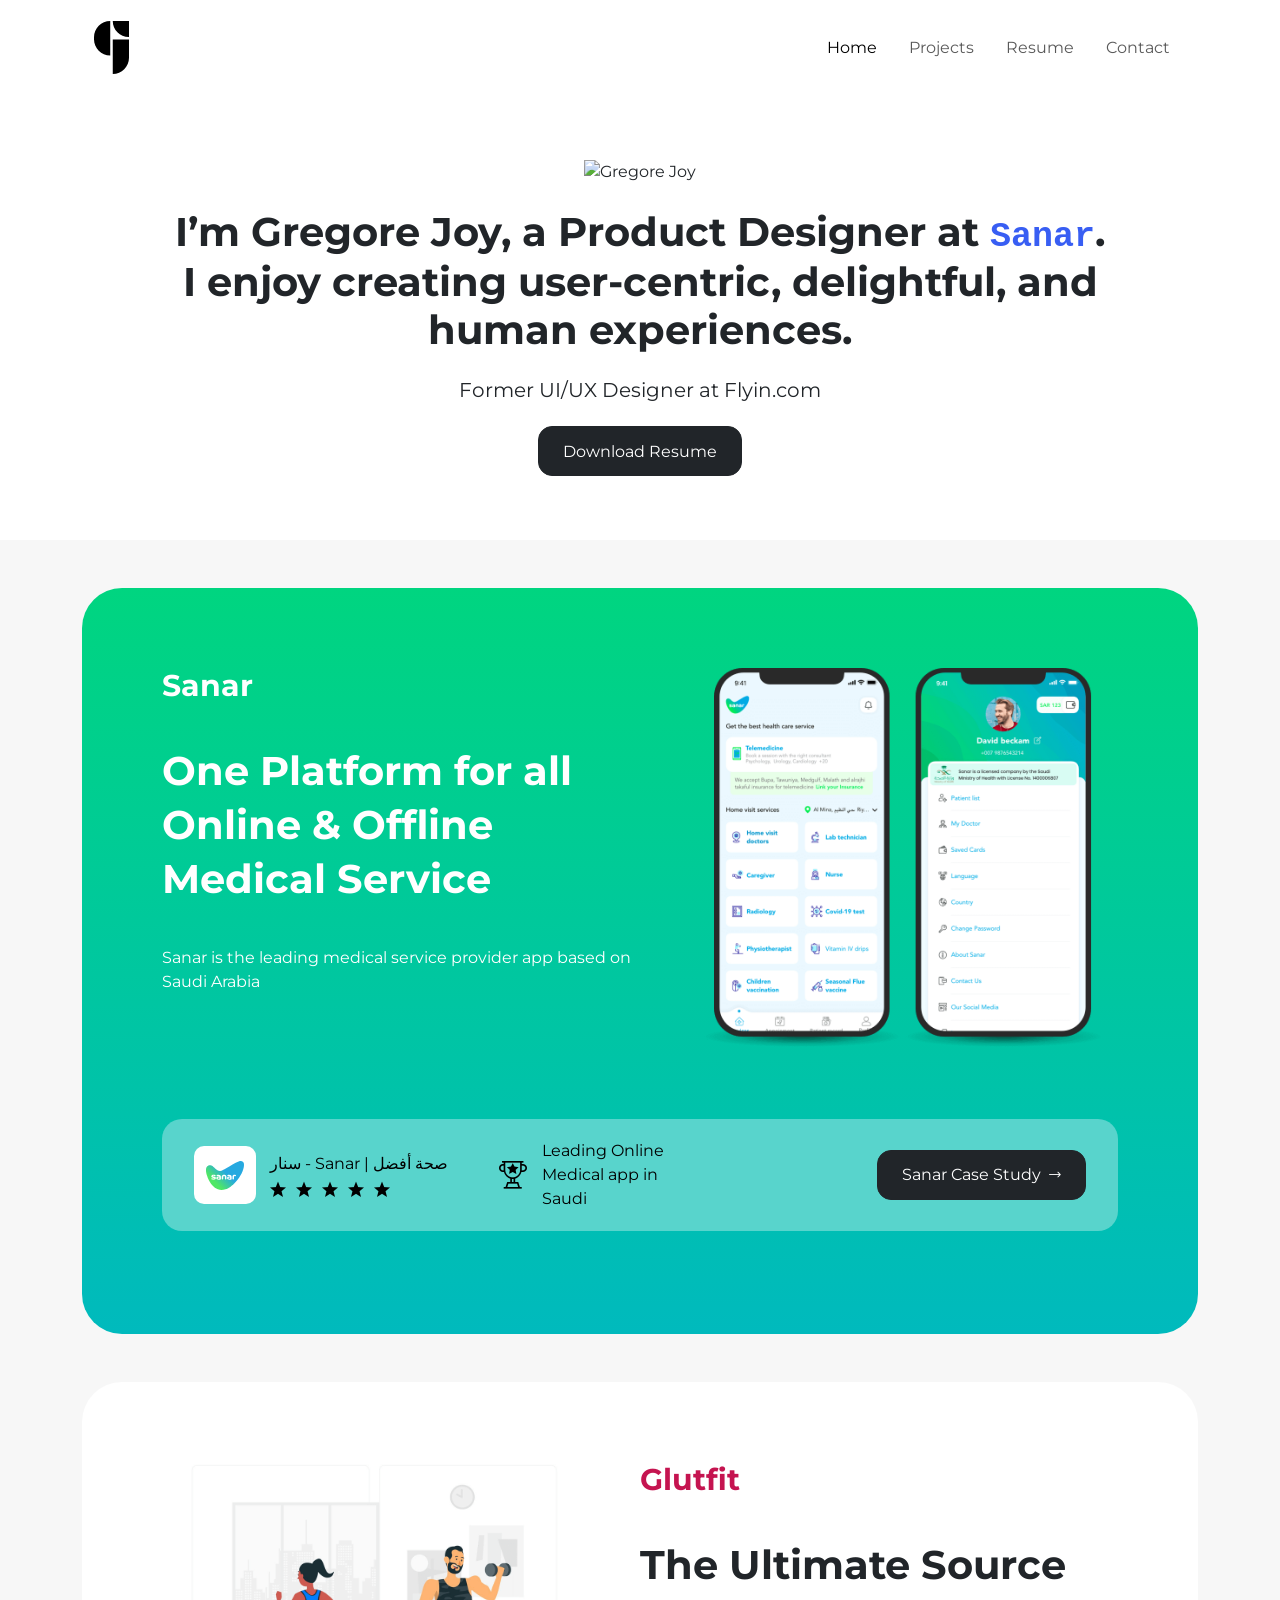
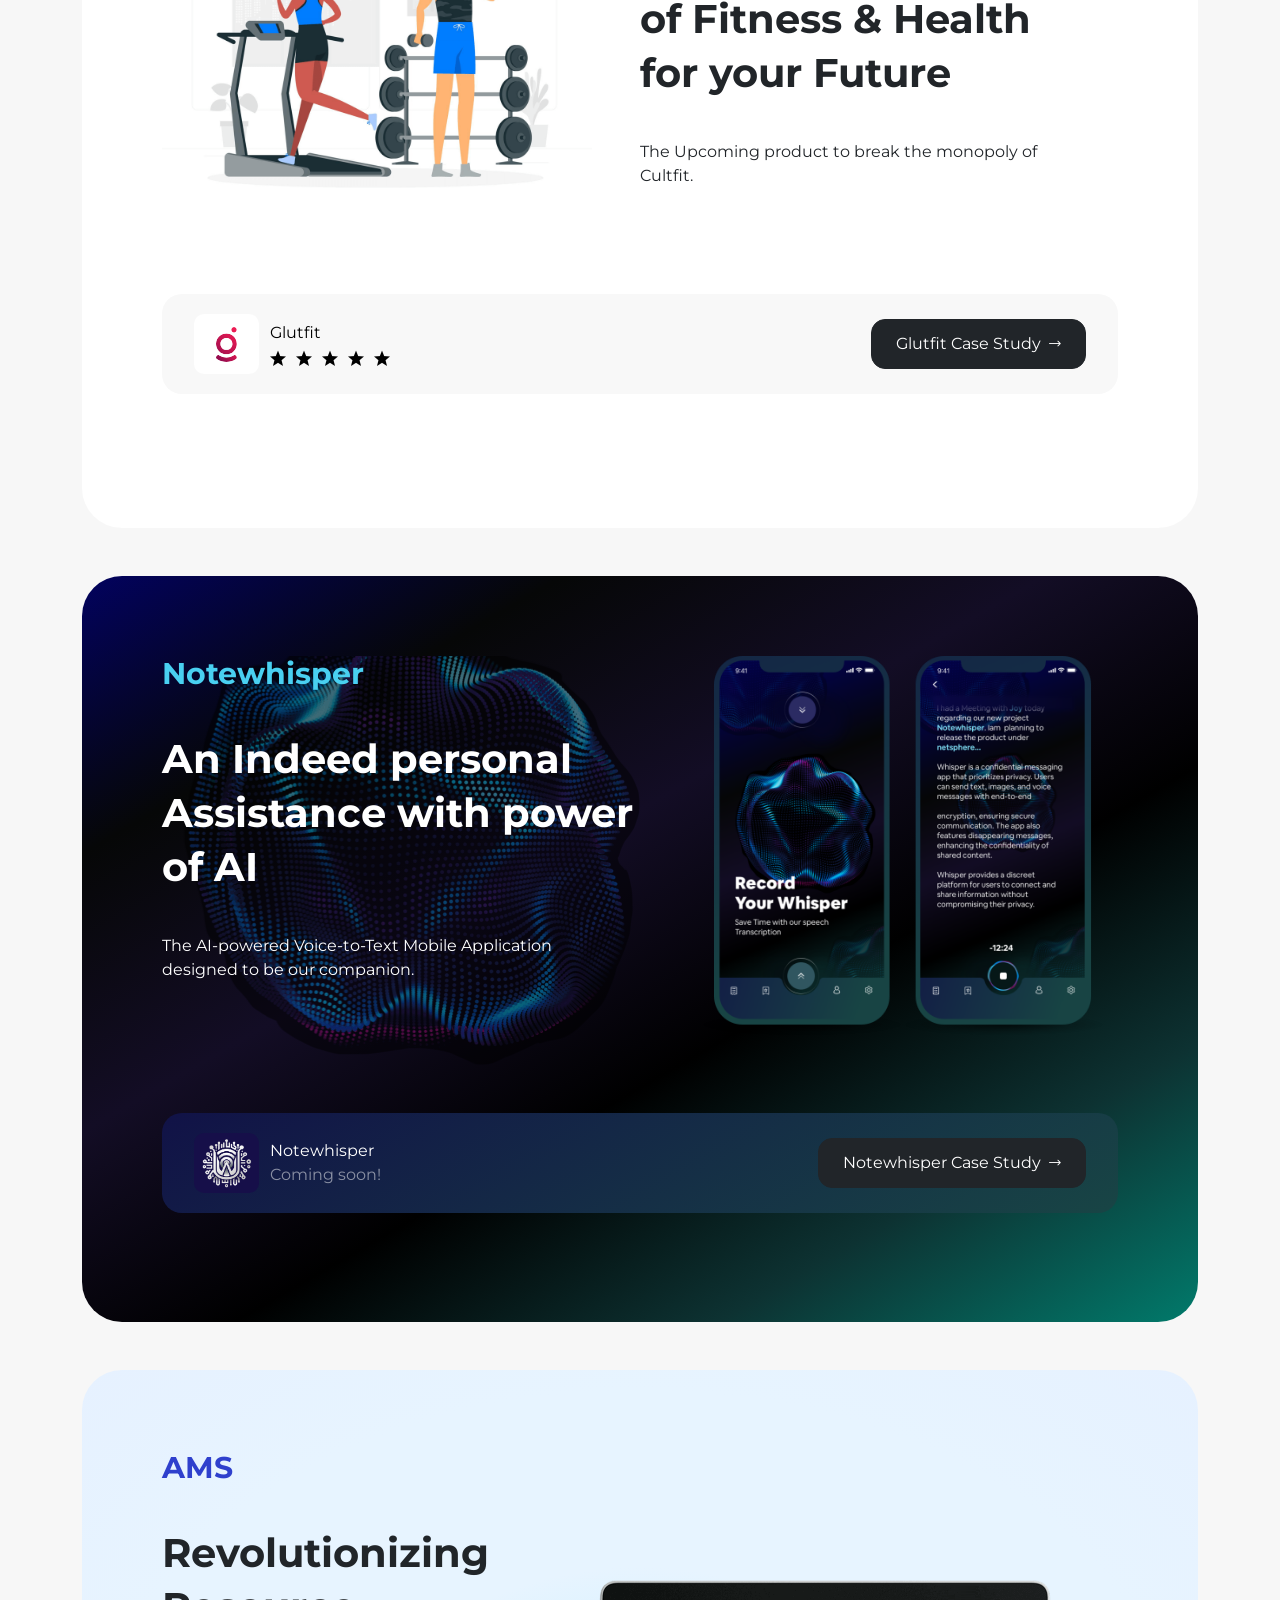
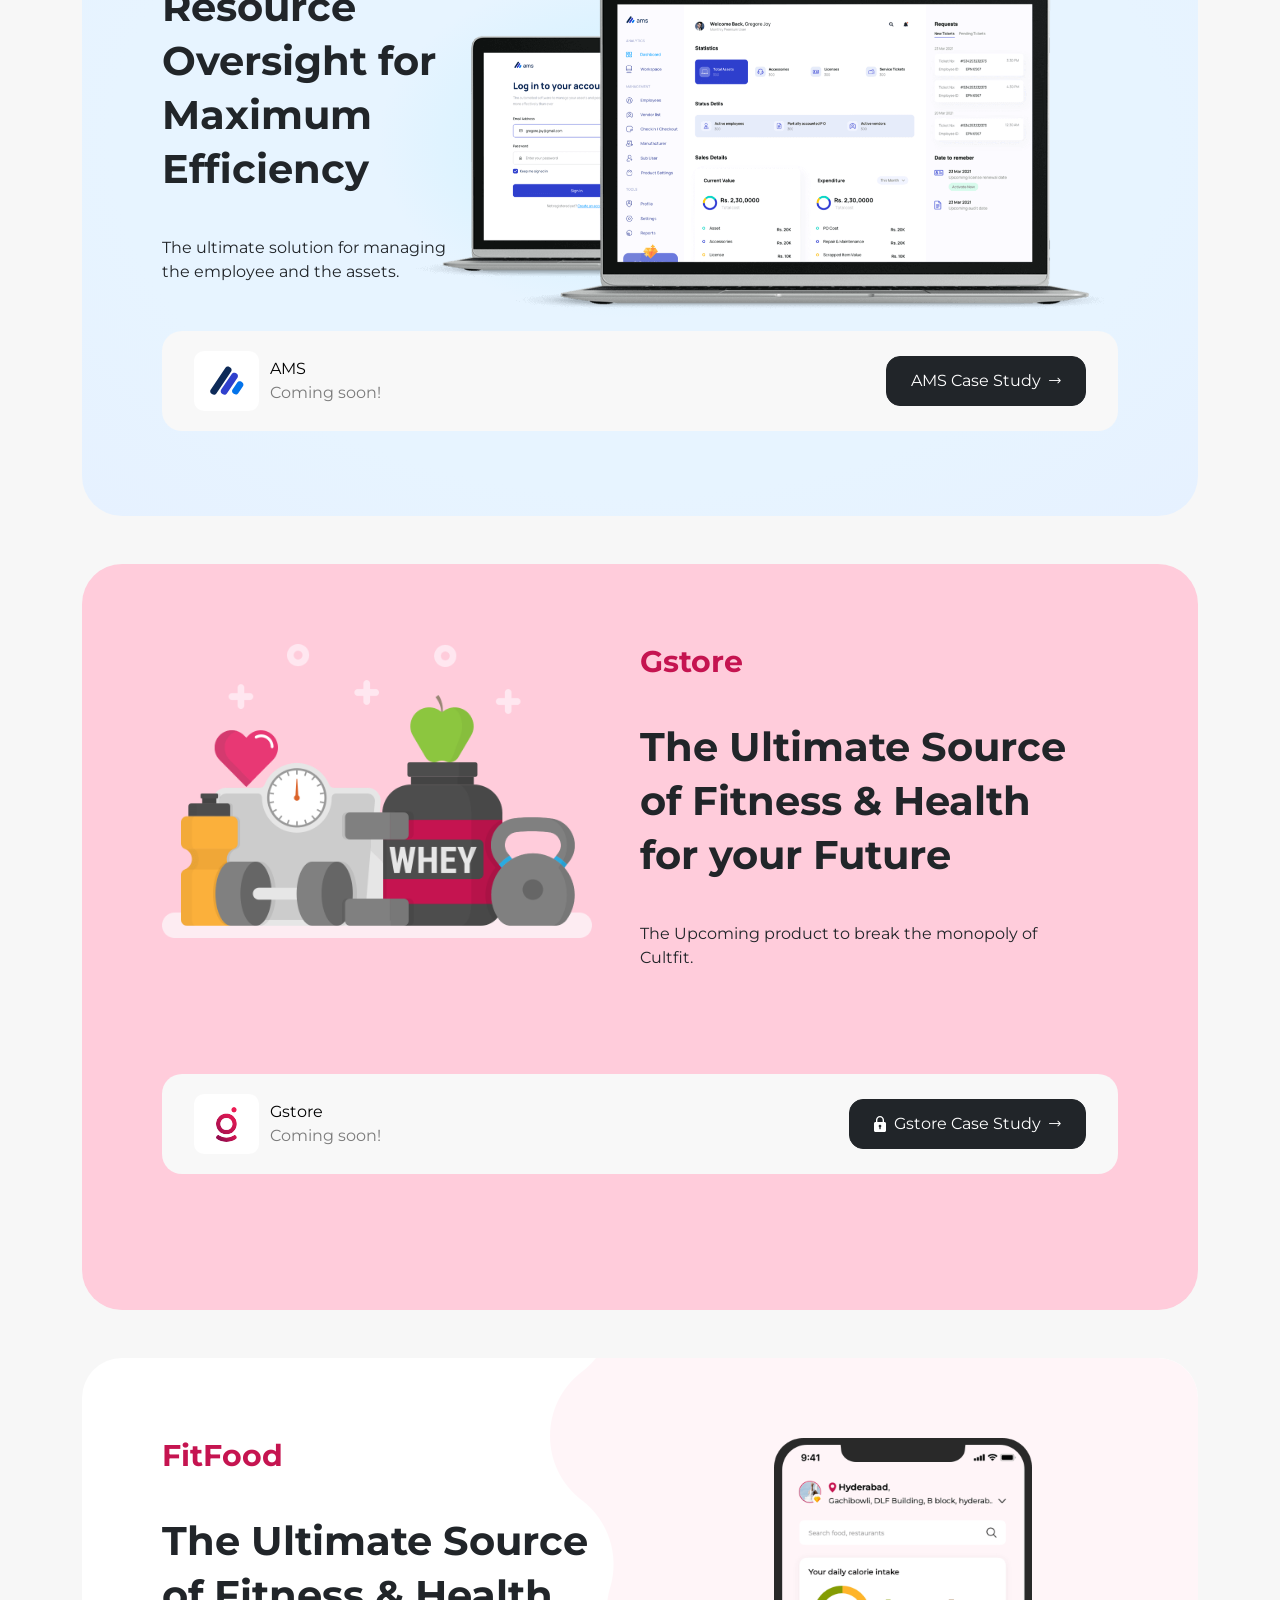
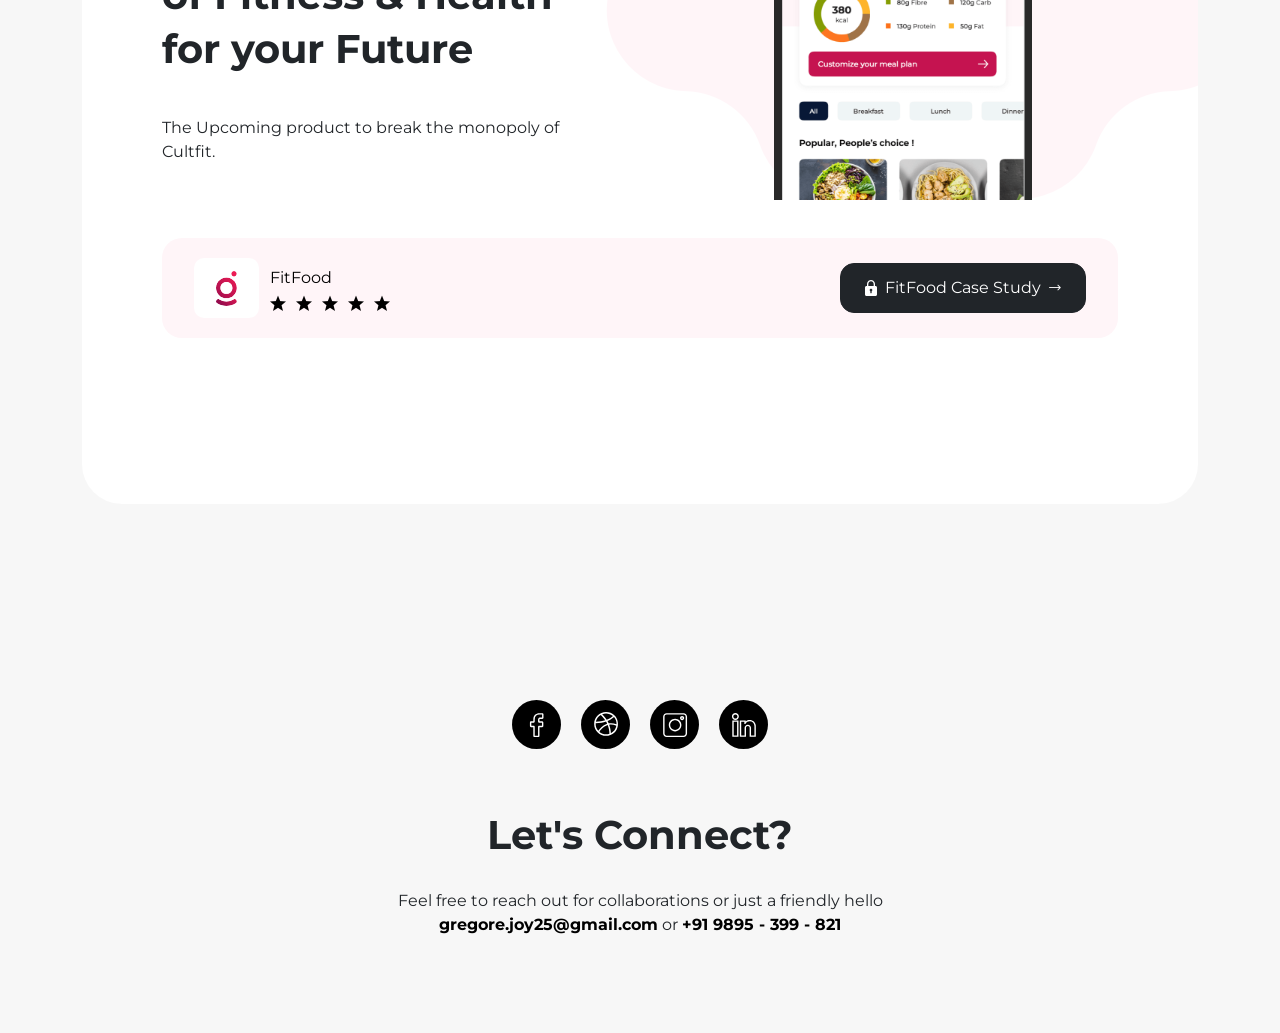
==== commit 300f1006: "Responsive and image changes updated Responsive and image changes updated" ====
--- a/index.html
+++ b/index.html
@@ -19,7 +19,7 @@
                     <span class="navbar-toggler-icon"></span>
                     </button>
                     <div class="collapse navbar-collapse" id="navbarSupportedContent">
-                    <ul class="navbar-nav ms-auto mb-2 mb-lg-0">
+                    <ul class="navbar-nav ms-auto">
                         <li class="nav-item">
                         <a class="nav-link active" aria-current="page" href="index.html">Home</a>
                         </li>
@@ -47,7 +47,7 @@
                 <h5 class="mb-4 mt-4">
                     Former UI/UX Designer at Flyin.com
                 </h5>
-                <a href="/" class="btn btn-dark  px-4" type="button">
+                <a href="/" class="btn btn-dark px-4" type="button">
                     Download Resume
                 </a>
             </div>
@@ -86,7 +86,7 @@
                             </div>
                         </div>
                         <div class="col-md-5 text-end">
-                            <a href="sanar.html" class="d-inline-flex align-items-center gap-2 btn btn-dark  px-4" type="button">
+                            <a href="sanar.html" class="d-inline-flex align-items-center justify-content-center gap-2 btn btn-dark px-4" type="button">
                                 Sanar Case Study <i class="icon-right-arrow"></i>
                             </a>
                         </div>
@@ -120,7 +120,7 @@
                             </div>
                         </div>
                         <div class="col-md-5 text-end">
-                            <a href="glutfit.html" class="d-inline-flex align-items-center gap-2 btn btn-dark  px-4" type="button">
+                            <a href="glutfit.html" class="d-inline-flex align-items-center justify-content-center gap-2 btn btn-dark  px-4" type="button">
                                 Glutfit Case Study <i class="icon-right-arrow"></i>
                             </a>
                         </div>
@@ -148,7 +148,7 @@
                             </div>
                         </div>
                         <div class="col-md-8 text-end">
-                            <a href="notewhisper.html" class="d-inline-flex align-items-center gap-2 btn btn-dark  px-4" type="button">
+                            <a href="notewhisper.html" class="d-inline-flex align-items-center justify-content-center gap-2 btn btn-dark  px-4" type="button">
                                 Notewhisper Case Study <i class="icon-right-arrow"></i>
                             </a>
                         </div>
@@ -178,7 +178,7 @@
                             </div>
                         </div>
                         <div class="col-md-5 text-end">
-                            <a href="ams.html" class="d-inline-flex align-items-center gap-2 btn btn-dark  px-4" type="button">
+                            <a href="ams.html" class="d-inline-flex align-items-center justify-content-center gap-2 btn btn-dark  px-4" type="button">
                                 AMS Case Study <i class="icon-right-arrow"></i>
                             </a>
                         </div>
@@ -209,7 +209,7 @@
                             </div>
                         </div>
                         <div class="col-md-8 text-end">
-                            <a href="gstore.html" class="d-inline-flex align-items-center gap-2 btn btn-dark  px-4" type="button">
+                            <a href="gstore.html" class="d-inline-flex align-items-center justify-content-center gap-2 btn btn-dark  px-4" type="button">
                                 <img src="img/lock.svg" alt="lock" />
                                 Gstore Case Study <i class="icon-right-arrow"></i>
                             </a>
@@ -245,7 +245,7 @@
                             </div>
                         </div>
                         <div class="col-md-5 text-end">
-                            <a href="fitfood.html" class="d-inline-flex align-items-center gap-2 btn btn-dark  px-4" type="button">
+                            <a href="fitfood.html" class="d-inline-flex align-items-center justify-content-center gap-2 btn btn-dark  px-4" type="button">
                                 <img src="img/lock.svg" alt="lock" />
                                 FitFood Case Study <i class="icon-right-arrow"></i>
                             </a>
@@ -274,7 +274,7 @@
             </div>
             <h3>Let's Connect?</h3>
             <p>Feel free to reach out for collaborations or just a friendly hello</p> <a href="mailto:gregore.joy25@gmail.com" target="_blank">
-            <strong>gregore.joy25@gmail.com</strong></a> or <a href="https://www.whatsapp.com/9895399821" target="_blank"><strong>+91 9895 - 399 - 821</strong></a>
+            <strong>gregore.joy25@gmail.com</strong></a> or <a href="https://wa.me/9895399821" target="_blank"><strong>+91 9895 - 399 - 821</strong></a>
         </div>
     </footer>
     <script src="https://cdn.jsdelivr.net/npm/bootstrap@5.3.3/dist/js/bootstrap.bundle.min.js" integrity="sha384-YvpcrYf0tY3lHB60NNkmXc5s9fDVZLESaAA55NDzOxhy9GkcIdslK1eN7N6jIeHz" crossorigin="anonymous"></script>
--- a/css/style.css
+++ b/css/style.css
@@ -3,13 +3,14 @@
 h3 {font-size: 40px;line-height: 60px;}h5 {font-size: 30px;}h6 {font-size: 22px;font-weight: 500;}p{margin: 0;}
 body{font-family:'Montserrat', sans-serif;background-color: #F7F7F7;font-size: 1rem;}.body-bg{background-color: var(--bs-body-bg);}.body-bg main,.body-bg-glutfit main,.body-bg-ams main {padding: 3rem 0;position: relative;}
 button,input {font:400 18px/1.7 Cereal,-apple-system,BlinkMacSystemFont,Arial,sans-serif!important;outline: none}.body-bg-glutfit{position: relative;} .body-bg-glutfit::before{content: '';position: absolute;top: 0;left: 0;right: 0;height: 90vh; background: linear-gradient(#FFDEE7 0%, #FFF7F9 50%, #FFF 100%);}.body-bg-glutfit .header,.body-bg-glutfit .bg-body-tertiary,.body-bg-ams .header, .body-bg-ams .bg-body-tertiary{background: transparent!important;}.body-bg-ams:before {content: '';position: absolute;top: 0;left: 0;right: 0;height: 90vh;background: linear-gradient(#C9F0FF 0%, #E7F4FF 5%, #E7F4FF 5%, #FFF 100%);}
-.header {background-color: var(--bs-body-bg);position: relative;}.glutfit-text {color: #C51450;}
+.header {background-color: var(--bs-body-bg);position: relative;}.collapse.show{background-color: #F0F0F0;border-radius: 10px;}.glutfit-text {color: #C51450;}
 .btn {border-radius: 14px;height: 50px;padding: 0;line-height: 50px;}
-.bg-body-tertiary{background-color: var(--bs-body-bg)!important;}.navbar {padding: 1rem 0;}.navbar-expand-lg .navbar-nav .nav-link {padding: 0.5rem 1rem;}.hero-banner {background-color: var(--bs-body-bg);text-align: center;padding:4rem 9rem}.hero-banner h1{font-size: calc(var(--pixel)* 20);margin-top: 30px;}.hero-banner h5{font-weight: normal;font-size: 20px;}code{color: #385EF3;}.jumborton {background-color: var(--bs-body-bg); padding: 5rem;border-radius: 40px;min-height: 746px;display: var(--d-flex);gap: 3rem;flex-wrap: wrap;margin-top: 3rem;}.sanar-bg{background: linear-gradient(#00D580, #00BABD);color: var(--bs-body-bg);}.jumborton-cnt{width: 50%;}.jumborton-img {width: calc(50% - 3rem);text-align: center;}.jumborton .title {margin: 40px 0;line-height: 54px;}.jumborton .details {background-color: #F8F8F8; border-radius: 20px;padding: 1.25rem 2rem;flex: 0 1 100%;color: var(--bs-black);height: 100%;}.jumborton .details .row {align-items: center;}.sanar-bg .details {background-color: #58D4CC;}.star-rating {display: flex;align-items: center;gap: 10px;margin-top: 5px;}.notewhisper-bg{background: linear-gradient(150deg, #02025F, #060707, #130D25, #000000, #0D3232, #017A6B);color: var(--bs-body-bg);}.notewhisper-bg .details {background: linear-gradient(150deg, #111247, #184545);color: var(--bs-body-bg);}.notewhisper-text {color: #49D0F1;}.notewhisper-bg .jumborton-cnt {background: url('../img/notewhisper.png') no-repeat right bottom;}.ams-bg{background: radial-gradient(#C9F0FF, #E7F4FF, #E7F4FF, #E6F1FF);gap: 1rem;}.ams-text{color:#2F40CD}.ams-bg .jumborton-img img {width: 160%; margin-left: -240px; margin-top: 130px;}.gstore-bg {background-color: #FFCCDB;}.fitfood-bg{position: relative;}.fitfood-bg::before {background: url('../img/fitfood-bg.png') no-repeat right;content: '';position: absolute;right: 0;top: 0;width: 648px;height: 441px;}.fitfood-bg .jumborton-img{position: relative;} .fitfood-bg .details {background-color: #FFF5F8;margin-top: -95px;}.footer {padding: 6rem 0;text-align: center;background-color: #F7F7F7;margin-top: 100px;}.social {display: flex;align-items: center;gap: 20px;justify-content: center;}.footer h3 {margin-top: 3.5rem;margin-bottom: 1.5rem;}.footer a {color: var(--bs-black);display: inline-block;text-decoration: none;}
-.projects {display: flex;flex-wrap: wrap;gap: 1.25rem;margin-top: 3rem;}.projects .card {width: 30%;text-align: center;padding: 3rem 2rem;border: none;border-radius: 15px;height: 630px;overflow: hidden;cursor: pointer;text-decoration: none;}.projects .card .card-body{padding: 0;position: relative;z-index: 1;}.projects .card .card-body~img {width:92%;margin: 2rem auto 0 auto;}.projects .ams-bg .card-body~img{width: 170%; position: absolute; bottom: 0; left: -25px;}.projects .fitfood-bg .card-body~img{width: 65%; left: 50%; position: absolute; bottom: 0; transform: translateX(-50%);margin-top: 0;}.projects .card .card-body .title{font-size: 24px;margin: 1.25rem 0 1rem;line-height: 34px;}.sub-title {font-size: 20px;}.projects .fitfood-bg::before {background: url('../img/fitfood-proj-bg.png') no-repeat;background-size: 100%;right: auto; left: 0; bottom: -20px; top: auto; width: 100%;}.fitfood-bg .card-body~img {position: relative;z-index: 9;}.nav-fixed {display: flex;flex-direction: column; justify-content: center; position: sticky;top: 0;}.nav-fixed a {text-decoration: none;color: #918F8F;font-weight: 400;line-height: 3.5;display: inline-flex;align-items: center;gap: 15px;}.nav-fixed a.active {color: #000000;}.gray-text{color: #918F8F;}.zigzag{position: relative;}.zigzag:before {background: url('../img/zigzag.png') no-repeat;width: 250px;height: 335px;content: '';position: absolute;top: 0;left: 0;z-index: -1;}.note-banner-bg {background: url('../img/notewhisper-bg.jpg') no-repeat;width: 100%;height: 900px;background-size: cover;margin-top: -98px;margin-bottom: 3rem;}.note-bg .header,.note-bg .bg-body-tertiary {background: transparent!important;}.note-bg .nav-link {color: #FFF;}.navbar-brand i {font-size: 50px;color: #FFF;}.note-bg {background-color: #FFF;}
+.bg-body-tertiary{background-color: var(--bs-body-bg)!important;}.navbar {padding: 1rem 0;}.navbar-expand-lg .navbar-nav .nav-link {padding: 0.5rem 1rem;}.hero-banner {background-color: var(--bs-body-bg);text-align: center;padding:4rem 9rem}.hero-banner h1{font-size: calc(var(--pixel)* 20);margin-top: 30px;}.hero-banner h5{font-weight: normal;font-size: 20px;}code{color: #385EF3;}.jumborton {background-color: var(--bs-body-bg); padding: 5rem;border-radius: 40px;min-height: 746px;display: var(--d-flex);gap: 3rem;flex-wrap: wrap;margin-top: 3rem;overflow: hidden;}.sanar-bg{background: linear-gradient(#00D580, #00BABD);color: var(--bs-body-bg);}.jumborton-cnt{width: 50%;position: relative;}.jumborton-img {width: calc(50% - 3rem);text-align: center;}.jumborton .title {margin: 40px 0;line-height: 54px;}.jumborton .details {background-color: #F8F8F8; border-radius: 20px;padding: 1.25rem 2rem;flex: 0 1 100%;color: var(--bs-black);height: 100%;}.jumborton .details .row {align-items: center;}.sanar-bg .details {background-color: #58D4CC;}.star-rating {display: flex;align-items: center;gap: 10px;margin-top: 5px;}.notewhisper-bg{background: linear-gradient(150deg, #02025F, #060707, #130D25, #000000, #0D3232, #017A6B);color: var(--bs-body-bg);}.notewhisper-bg .details {background: linear-gradient(150deg, #111247, #184545);color: var(--bs-body-bg);}.notewhisper-text {color: #49D0F1;}.notewhisper-bg .jumborton-cnt {background: url('../img/notewhisper.png') no-repeat right bottom;}.ams-bg{background: radial-gradient(#C9F0FF, #E7F4FF, #E7F4FF, #E6F1FF);gap: 1rem;}.ams-text{color:#2F40CD}.ams-bg .jumborton-img img {width: 160%; margin-left: -240px; margin-top: 130px;}.gstore-bg {background-color: #FFCCDB;}.fitfood-bg{position: relative;}.fitfood-bg::before {background: url('../img/fitfood-bg.png') no-repeat right;content: '';position: absolute;right: 0;top: 0;width: 648px;height: 441px;}.fitfood-bg .jumborton-img{position: relative;} .fitfood-bg .details {background-color: #FFF5F8;margin-top: -95px;}.footer {padding: 6rem 0;text-align: center;background-color: #F7F7F7;margin-top: 100px;}.social {display: flex;align-items: center;gap: 20px;justify-content: center;}.footer h3 {margin-top: 3.5rem;margin-bottom: 1.5rem;}.footer a {color: var(--bs-black);display: inline-block;text-decoration: none;}
+.projects {display: flex;flex-wrap: wrap;gap: 1.25rem;margin-top: 3rem;}.projects .card {width: 30%;text-align: center;padding: 3rem 2rem;border: none;border-radius: 15px;height: 630px;overflow: hidden;cursor: pointer;text-decoration: none;}.projects .card .card-body{padding: 0;position: relative;z-index: 1;}.projects .card .card-body~img {width:92%;margin: 2rem auto 0 auto;}.projects .ams-bg .card-body~img{width: 170%; position: absolute; bottom: 0; left: -25px;}.projects .fitfood-bg .card-body~img{width: 65%; left: 50%; position: absolute; bottom: 0; transform: translateX(-50%);margin-top: 0;}.projects .card .card-body .title{font-size: 24px;margin: 1.25rem 0 1rem;line-height: 34px;}.sub-title {font-size: 20px;}.projects .fitfood-bg::before {background: url('../img/fitfood-proj-bg.png') no-repeat;background-size: 100%;right: auto; left: 0; bottom: -20px; top: auto; width: 100%;}.fitfood-bg .card-body~img {position: relative;z-index: 9;}.nav-fixed {display: flex;flex-direction: column; justify-content: center; position: sticky;top: 0;}.nav-fixed a {text-decoration: none;color: #918F8F;font-weight: 400;line-height: 3.5;display: inline-flex;align-items: center;gap: 15px;}.nav-fixed a.active {color: #000000;}.gray-text{color: #918F8F;}.zigzag{position: relative;}.zigzag:before {background: url('../img/zigzag.png') no-repeat;width: 250px;height: 335px;content: '';position: absolute;top: 0;left: 0;z-index: -1;}.note-banner-bg {width: 100%;height: 800px;;margin-bottom: 3rem;}.note-bg .header,.note-bg .bg-body-tertiary {background: transparent!important;}.note-bg .nav-link {color: #FFF;}.navbar-brand i {font-size: 50px;color: #FFF;}.note-bg {background-color: #FFF;}.note-bg::before {content: '';position: absolute;top: 0;left: 0;right: 0;height: 900px;background: url('../img/notewhisper-bg.jpg') no-repeat;background-size: 100%;}
 .my-team {display: flex;align-items: center;gap: 1.25rem;margin-top: 2rem;}.my-team figure{height: 140px;width: 130px;overflow: hidden;}.my-team2 figure{height: 140px;width: 140px;}.my-team3 figure{height: 290px;width: 160px;}.my-team figure img{width: 100%;}.user-inter {margin: 2rem 0;}.user-inter p {margin: 0;position: relative; padding-left: 15px;}.user-inter p:before { content: '>'; position: absolute; left: 0; font-size: 1rem; }.impact {border-radius: 1.25rem;padding: 1.25rem;background-color: #F8F8F8;margin-top: 2rem;font-weight: 600;}
 .impact-flex {display: flex;align-items: center;justify-content: space-between;flex-wrap: wrap;}.impact-flex-item {display: flex;gap: 1rem;align-items: center;}.impact-flex-item i{font-size: 36px;}.impact-flex-item i.icon-rating{font-size: inherit;} hr {border-top: solid #979797;margin: 2rem 0;}
 .lead-app {display: inline-flex;align-items: center;gap: 15px;}.icon-trophy {font-size: 28px;}.contactus {margin: 3rem 0;}.contactus .card {margin: 0 auto;width: 50%;}.img-cover {object-fit: cover;width: 100%;}.coming-soon {color: #000000;opacity: 50%;}.notewhisper-bg .coming-soon {color: #FFF;opacity: 50%;}.app-img {height: 510px;}.mt-5 {margin-top: 5rem!important;}.mb-5 {margin-bottom: 5rem!important;}.fw-500 {font-weight: 500;}.logo-brdr {border: 1px solid #DAD9D9;border-radius: 10px;}.swiper-pagination-bullet {background: #FFF;}.shadow-cnt {background: linear-gradient(#ddd, #FFF);height: 50px;}
 @media only screen and (max-width: 768px), only screen and (max-device-width: 768px){
-    .contactus .card {margin: 0 auto;width: 100%;}.projects .card,.jumborton-cnt,.app-img {width: 100%;}.hero-banner {padding: 1rem;}.jumborton {margin-top: 1rem;gap: 1rem;padding: 1rem;flex-direction: column;}.jumborton-img {text-align: center;margin: auto;}.jumborton-img img {width: 100%;}.jumborton .details {padding: 1rem;}.lead-app {margin: 0.75rem 0;}.text-end .btn-dark {display: block;width: 100%;}.fitfood-bg .details {margin-top: -18px;}.body-bg main, .body-bg-glutfit main, .body-bg-ams main {padding: 1rem 0;}.my-team {flex-wrap: wrap;}.note-banner-bg {background-size: 100%;height: 250px;}
+    .hero-banner h1 {font-size: calc(var(--pixel)* 15);}.hero-banner h5 { font-size: 16px; }h5 {font-size: 18px;}h3 {font-size: 30px;line-height: 38px;}
+    .contactus .card {margin: 0 auto;width: 100%;}.projects .card,.jumborton-cnt,.app-img {width: 100%;}.hero-banner {padding: 1rem;}.jumborton {margin-top: 1rem;gap: 1rem;padding: 1rem;flex-direction: column;border-radius: 20px;}.jumborton .title{font-size: 28px;line-height: 40px;margin: 20px 0;}.jumborton-img {text-align: center;margin: auto;width: 100%;}.jumborton-img img {width: 100%;}.jumborton .details {padding: 1rem;}.lead-app {margin: 0.75rem 0;}.text-end .btn-dark {display: block;width: 100%;}.fitfood-bg .details {margin-top: -18px;}.body-bg main, .body-bg-glutfit main, .body-bg-ams main {padding: 1rem 0;}.my-team {flex-wrap: wrap;}.note-banner-bg {background-size: 100%;height: 178px;margin-bottom: 1rem;}.details .col-md-5.text-end,.details .col-md-8.text-end { margin-top: 15px; }.ams-bg .jumborton-img img {width: 100%; margin-left: 0; margin-top: 0;}.fitfood-bg::before {right: -16px;}.footer {padding: 2rem 0;margin-top: 30px;}.footer h3 { margin-top: 1rem; margin-bottom: 1rem; }.mb-5 { margin-bottom: 2rem!important; }.mt-5 { margin-top: 2rem!important; }.impact-flex {flex-direction: column;    align-items: flex-start;gap: 20px;}hr { margin: 1rem 0; }.app-img {height: auto;}.img-mob {width: 100%;}.note-bg .navbar-toggler {border-color: #FFF;background: #FFF;}.note-bg .nav-link {color: inherit;}
 }
